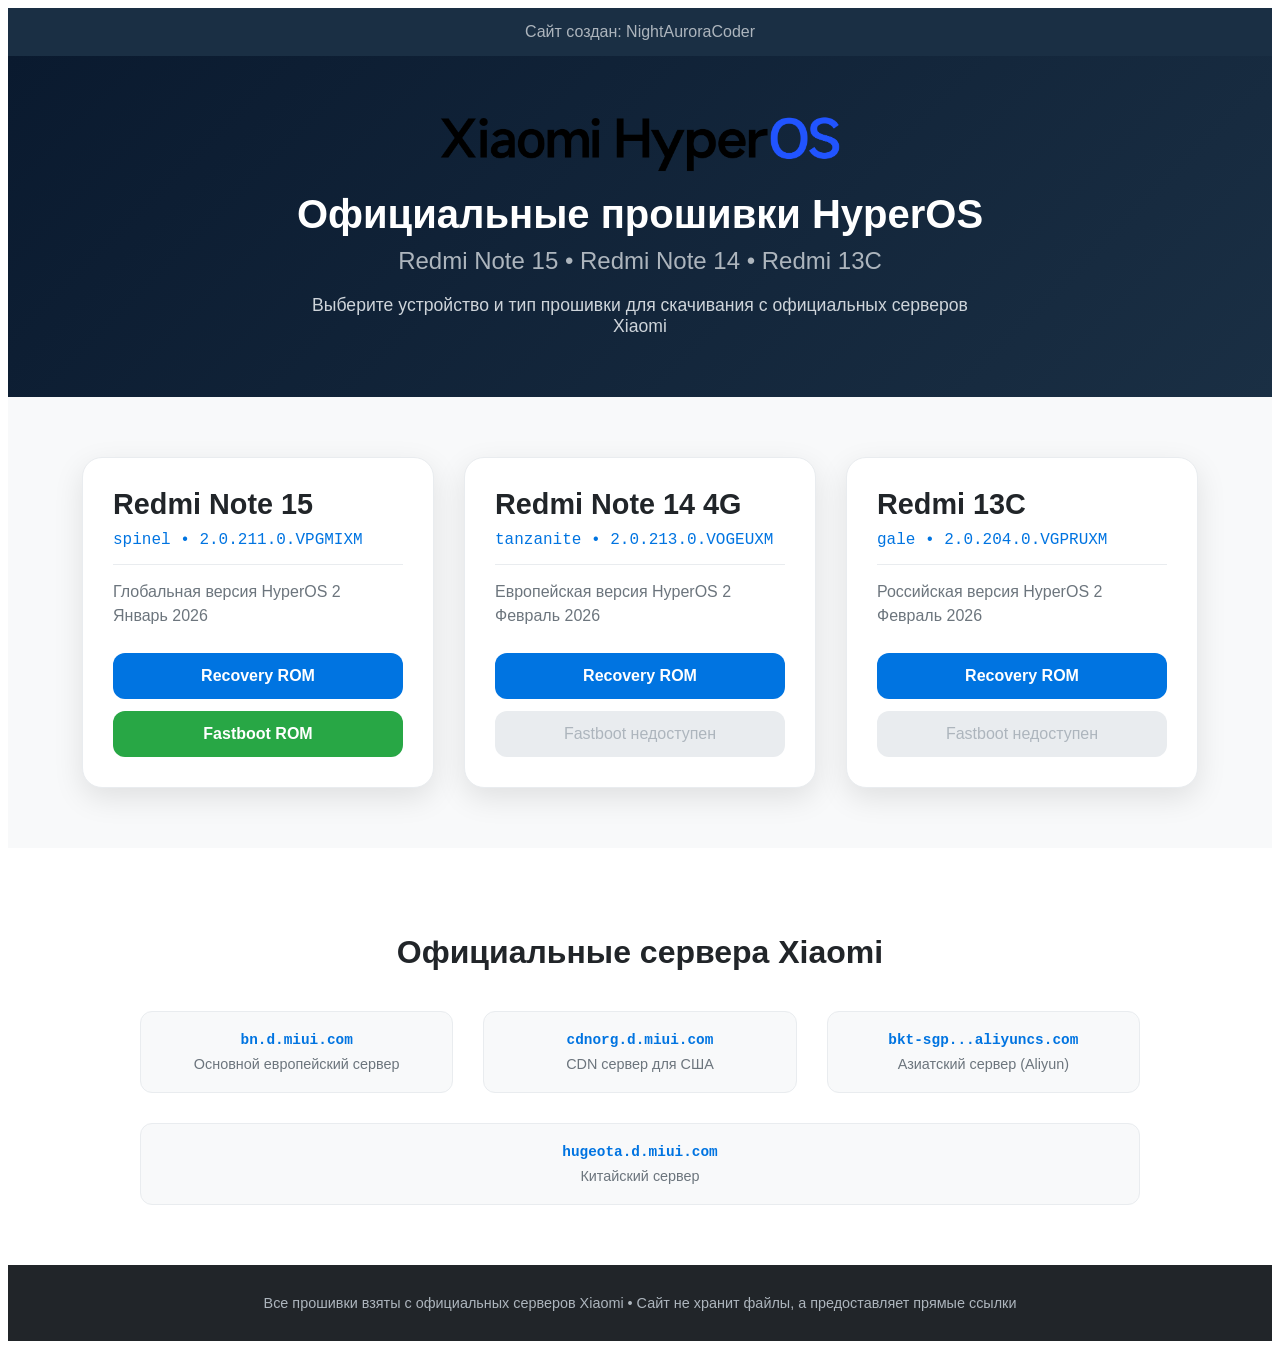
==== index.html @ 3b89de53 "Add files via upload" ====
<!DOCTYPE html>
<html style="font-size: 16px;" lang="ru">
<head>
    <meta name="viewport" content="width=device-width, initial-scale=1.0">
    <meta charset="utf-8">
    <meta name="keywords" content="Xiaomi, HyperOS, прошивки, Redmi Note 15, Redmi Note 14, Redmi 13C">
    <meta name="description" content="Скачать официальные прошивки HyperOS для Redmi Note 15, Redmi Note 14 и Redmi 13C. Recovery и Fastboot ROM.">
    <title>Xiaomi HyperOS Firmware | Главная</title>
    
    <!-- Подключаем CSS прямо в HTML, чтобы избежать проблем с путями -->
    <style>
        /* Общие стили */
        .u-section-home,
        .u-section-cards,
        .u-section-info {
          padding: 60px 0;
        }

        .u-sheet-1 {
          min-height: auto;
          position: relative;
          max-width: 1140px;
          margin: 0 auto;
          padding: 0 15px;
        }

        /* Главный баннер */
        .u-section-home {
          background: linear-gradient(135deg, #0a1a2f 0%, #1a2f44 100%);
          color: white;
          text-align: center;
        }

        .u-image-logo {
          width: 400px;
          height: auto;
          margin: 0 auto 20px;
          display: block;
        }

        .u-text-title {
          font-family: 'MiSans-Regular', sans-serif;
          font-size: 2.5rem;
          font-weight: 700;
          margin: 20px auto 10px;
          color: white;
        }

        .u-text-subtitle {
          font-family: 'MiSans-Regular', sans-serif;
          font-size: 1.5rem;
          margin: 10px auto;
          color: #adb5bd;
        }

        .u-text-description {
          font-family: 'MiSans-Regular', sans-serif;
          font-size: 1.1rem;
          max-width: 700px;
          margin: 20px auto 0;
          color: #ced4da;
        }

        /* Секция с карточками */
        .u-section-cards {
          background-color: #f8f9fa;
        }

        .u-section-cards .u-sheet-1 {
          display: flex;
          flex-wrap: wrap;
          justify-content: center;
          gap: 30px;
        }

        /* Карточка устройства */
        .u-card {
          width: 350px;
          background: white;
          border-radius: 20px;
          box-shadow: 0 10px 30px rgba(0,0,0,0.1);
          transition: all 0.3s ease;
          overflow: hidden;
          border: 1px solid #e9ecef;
        }

        .u-card:hover {
          transform: translateY(-10px);
          box-shadow: 0 20px 40px rgba(0,116,225,0.15);
          border-color: #0074e1;
        }

        .u-card-body {
          padding: 30px;
        }

        .u-card-title {
          font-family: 'MiSans-Regular', sans-serif;
          font-size: 1.8rem;
          font-weight: 700;
          margin: 0 0 10px;
          color: #212529;
        }

        .u-card-code {
          font-family: monospace;
          font-size: 1rem;
          color: #0074e1;
          margin: 0 0 15px;
          padding-bottom: 15px;
          border-bottom: 1px solid #e9ecef;
        }

        .u-card-desc {
          font-family: 'MiSans-Regular', sans-serif;
          font-size: 1rem;
          color: #6c757d;
          margin: 0 0 25px;
          line-height: 1.5;
        }

        .u-card-buttons {
          display: flex;
          flex-direction: column;
          gap: 12px;
        }

        /* Кнопки в карточках */
        .u-card-buttons .u-btn {
          --radius: 12px;
          font-size: 1rem;
          font-weight: 600;
          font-family: 'MiSans-Normal', sans-serif;
          background-image: none;
          border: none;
          padding: 14px 20px !important;
          width: 100%;
          text-align: center;
          transition: all 0.3s ease;
          display: block;
          box-sizing: border-box;
          text-decoration: none;
          margin: 0 !important;
          border-radius: 12px;
          cursor: pointer;
        }

        .u-btn-recovery {
          background-color: #0074e1 !important;
          color: #ffffff !important;
        }

        .u-btn-recovery:hover {
          background-color: #0062bc !important;
          transform: translateY(-2px);
          box-shadow: 0 5px 15px rgba(0,116,225,0.3);
        }

        .u-btn-fastboot {
          background-color: #28a745 !important;
          color: #ffffff !important;
        }

        .u-btn-fastboot:hover {
          background-color: #218838 !important;
          transform: translateY(-2px);
          box-shadow: 0 5px 15px rgba(40,167,69,0.3);
        }

        .u-btn-disabled {
          display: block;
          padding: 14px 20px;
          background-color: #e9ecef;
          color: #adb5bd;
          text-align: center;
          border-radius: 12px;
          font-family: 'MiSans-Normal', sans-serif;
          font-size: 1rem;
          cursor: not-allowed;
        }

        /* Секция с информацией о серверах */
        .u-section-info {
          background-color: white;
          text-align: center;
        }

        .u-section-info h2 {
          font-family: 'MiSans-Regular', sans-serif;
          font-size: 2rem;
          font-weight: 700;
          margin-bottom: 40px;
          color: #212529;
        }

        .u-info-grid {
          display: flex;
          flex-wrap: wrap;
          justify-content: center;
          gap: 30px;
          max-width: 1000px;
          margin: 0 auto;
        }

        .u-info-item {
          flex: 1 1 200px;
          padding: 20px;
          background: #f8f9fa;
          border-radius: 12px;
          border: 1px solid #e9ecef;
        }

        .u-info-domain {
          display: block;
          font-family: monospace;
          font-size: 0.9rem;
          font-weight: 600;
          color: #0074e1;
          margin-bottom: 8px;
          word-break: break-all;
        }

        .u-info-desc {
          display: block;
          font-family: 'MiSans-Regular', sans-serif;
          font-size: 0.9rem;
          color: #6c757d;
        }

        /* Футер */
        .u-footer {
          background-color: #212529 !important;
          color: white;
          padding: 30px 0;
        }

        .u-footer .u-text-1 {
          font-family: 'MiSans-Regular', sans-serif;
          font-size: 0.9rem;
          text-align: center;
          color: #adb5bd;
          margin: 0;
        }

        /* Хедер */
        .u-header {
          background-color: #1a2f44;
          padding: 15px 0;
        }

        .u-header .u-text-1 {
          font-family: 'MiSans-Regular', sans-serif;
          color: #adb5bd;
          margin: 0 auto;
          text-align: center;
        }

        /* Адаптация */
        @media (max-width: 767px) {
          .u-text-title { font-size: 2rem; }
          .u-text-subtitle { font-size: 1.2rem; }
          .u-image-logo { width: 300px; }
          .u-card { width: 100%; max-width: 400px; }
          .u-info-grid { flex-direction: column; gap: 15px; }
          .u-info-item { flex: 1 1 auto; }
          .u-section-home,
          .u-section-cards,
          .u-section-info { padding: 40px 0; }
        }

        @media (max-width: 575px) {
          .u-text-title { font-size: 1.5rem; }
          .u-text-subtitle { font-size: 1rem; }
          .u-image-logo { width: 250px; }
          .u-card-body { padding: 20px; }
        }

        /* page-custom-fonts */
        @font-face {
          font-family: 'MiSans-Regular';
          font-style: normal;
          font-weight: 400;
          src: url(fonts/MiSans-Regular.ttf);
        }
        @font-face {
          font-family: 'MiSans-Normal';
          font-style: normal;
          font-weight: 400;
          src: url(fonts/MiSans-Normal.ttf);
        }
    </style>
    
    <!-- Подключаем скрипты (они обычно работают нормально) -->
    <script class="u-script" type="text/javascript" src="jquery.js" defer=""></script>
    <script class="u-script" type="text/javascript" src="nicepage.js" defer=""></script>
    
    <meta name="generator" content="">
    <script type="application/ld+json">{
		"@context": "http://schema.org",
		"@type": "Organization",
		"name": "NightAuroraCoder"
}</script>
    <meta name="theme-color" content="#478ac9">
    <meta property="og:title" content="Xiaomi HyperOS Firmware">
    <meta property="og:type" content="website">
</head>
<body data-path-to-root="./" data-include-products="false" class="u-body u-clearfix u-xl-mode" data-lang="ru">
    <header class="u-clearfix u-header" id="header">
        <p class="u-text u-text-default u-text-1">Сайт создан: NightAuroraCoder</p>
    </header>
    
    <!-- Главный баннер -->
    <section class="u-clearfix u-section-home" id="home">
        <div class="u-clearfix u-sheet u-sheet-1">
            <img class="u-image u-image-contain u-image-default u-image-logo" src="images/Xiaomi_HyperOS_logo.svg.png" alt="HyperOS Logo" data-image-width="1280" data-image-height="179">
            <h1 class="u-custom-font u-text u-text-default u-text-title">Официальные прошивки HyperOS</h1>
            <p class="u-custom-font u-text u-text-subtitle">Redmi Note 15 • Redmi Note 14 • Redmi 13C</p>
            <p class="u-custom-font u-text u-text-description">Выберите устройство и тип прошивки для скачивания с официальных серверов Xiaomi</p>
        </div>
    </section>
    
    <!-- Карточки устройств -->
    <section class="u-clearfix u-section-cards" id="cards">
        <div class="u-clearfix u-sheet u-sheet-1">
            
            <!-- Redmi Note 15 -->
            <div class="u-card u-card-default u-card-1">
                <div class="u-card-body">
                    <h3 class="u-custom-font u-card-title">Redmi Note 15</h3>
                    <p class="u-custom-font u-card-code">spinel • 2.0.211.0.VPGMIXM</p>
                    <p class="u-custom-font u-card-desc">Глобальная версия HyperOS 2<br>Январь 2026</p>
                    <div class="u-card-buttons">
                        <a href="RedmiNote15-Recovery.html" class="u-btn u-btn-recovery">Recovery ROM</a>
                        <a href="RedmiNote15-Fastboot.html" class="u-btn u-btn-fastboot">Fastboot ROM</a>
                    </div>
                </div>
            </div>
            
            <!-- Redmi Note 14 -->
            <div class="u-card u-card-default u-card-2">
                <div class="u-card-body">
                    <h3 class="u-custom-font u-card-title">Redmi Note 14 4G</h3>
                    <p class="u-custom-font u-card-code">tanzanite • 2.0.213.0.VOGEUXM</p>
                    <p class="u-custom-font u-card-desc">Европейская версия HyperOS 2<br>Февраль 2026</p>
                    <div class="u-card-buttons">
                        <a href="RedmiNote14-Recovery.html" class="u-btn u-btn-recovery">Recovery ROM</a>
                        <span class="u-btn-disabled">Fastboot недоступен</span>
                    </div>
                </div>
            </div>
            
            <!-- Redmi 13C -->
            <div class="u-card u-card-default u-card-3">
                <div class="u-card-body">
                    <h3 class="u-custom-font u-card-title">Redmi 13C</h3>
                    <p class="u-custom-font u-card-code">gale • 2.0.204.0.VGPRUXM</p>
                    <p class="u-custom-font u-card-desc">Российская версия HyperOS 2<br>Февраль 2026</p>
                    <div class="u-card-buttons">
                        <a href="Redmi13C-Recovery.html" class="u-btn u-btn-recovery">Recovery ROM</a>
                        <span class="u-btn-disabled">Fastboot недоступен</span>
                    </div>
                </div>
            </div>
            
        </div>
    </section>
    
    <!-- Информация о серверах -->
    <section class="u-clearfix u-section-info" id="info">
        <div class="u-clearfix u-sheet u-sheet-1">
            <h2 class="u-custom-font u-text">Официальные сервера Xiaomi</h2>
            <div class="u-info-grid">
                <div class="u-info-item">
                    <span class="u-info-domain">bn.d.miui.com</span>
                    <span class="u-info-desc">Основной европейский сервер</span>
                </div>
                <div class="u-info-item">
                    <span class="u-info-domain">cdnorg.d.miui.com</span>
                    <span class="u-info-desc">CDN сервер для США</span>
                </div>
                <div class="u-info-item">
                    <span class="u-info-domain">bkt-sgp...aliyuncs.com</span>
                    <span class="u-info-desc">Азиатский сервер (Aliyun)</span>
                </div>
                <div class="u-info-item">
                    <span class="u-info-domain">hugeota.d.miui.com</span>
                    <span class="u-info-desc">Китайский сервер</span>
                </div>
            </div>
        </div>
    </section>
    
    <footer class="u-clearfix u-footer u-grey-80" id="footer">
        <div class="u-clearfix u-sheet u-sheet-1">
            <p class="u-text u-text-default u-text-1">Все прошивки взяты с официальных серверов Xiaomi • Сайт не хранит файлы, а предоставляет прямые ссылки</p>
        </div>
    </footer>
</body>
</html>
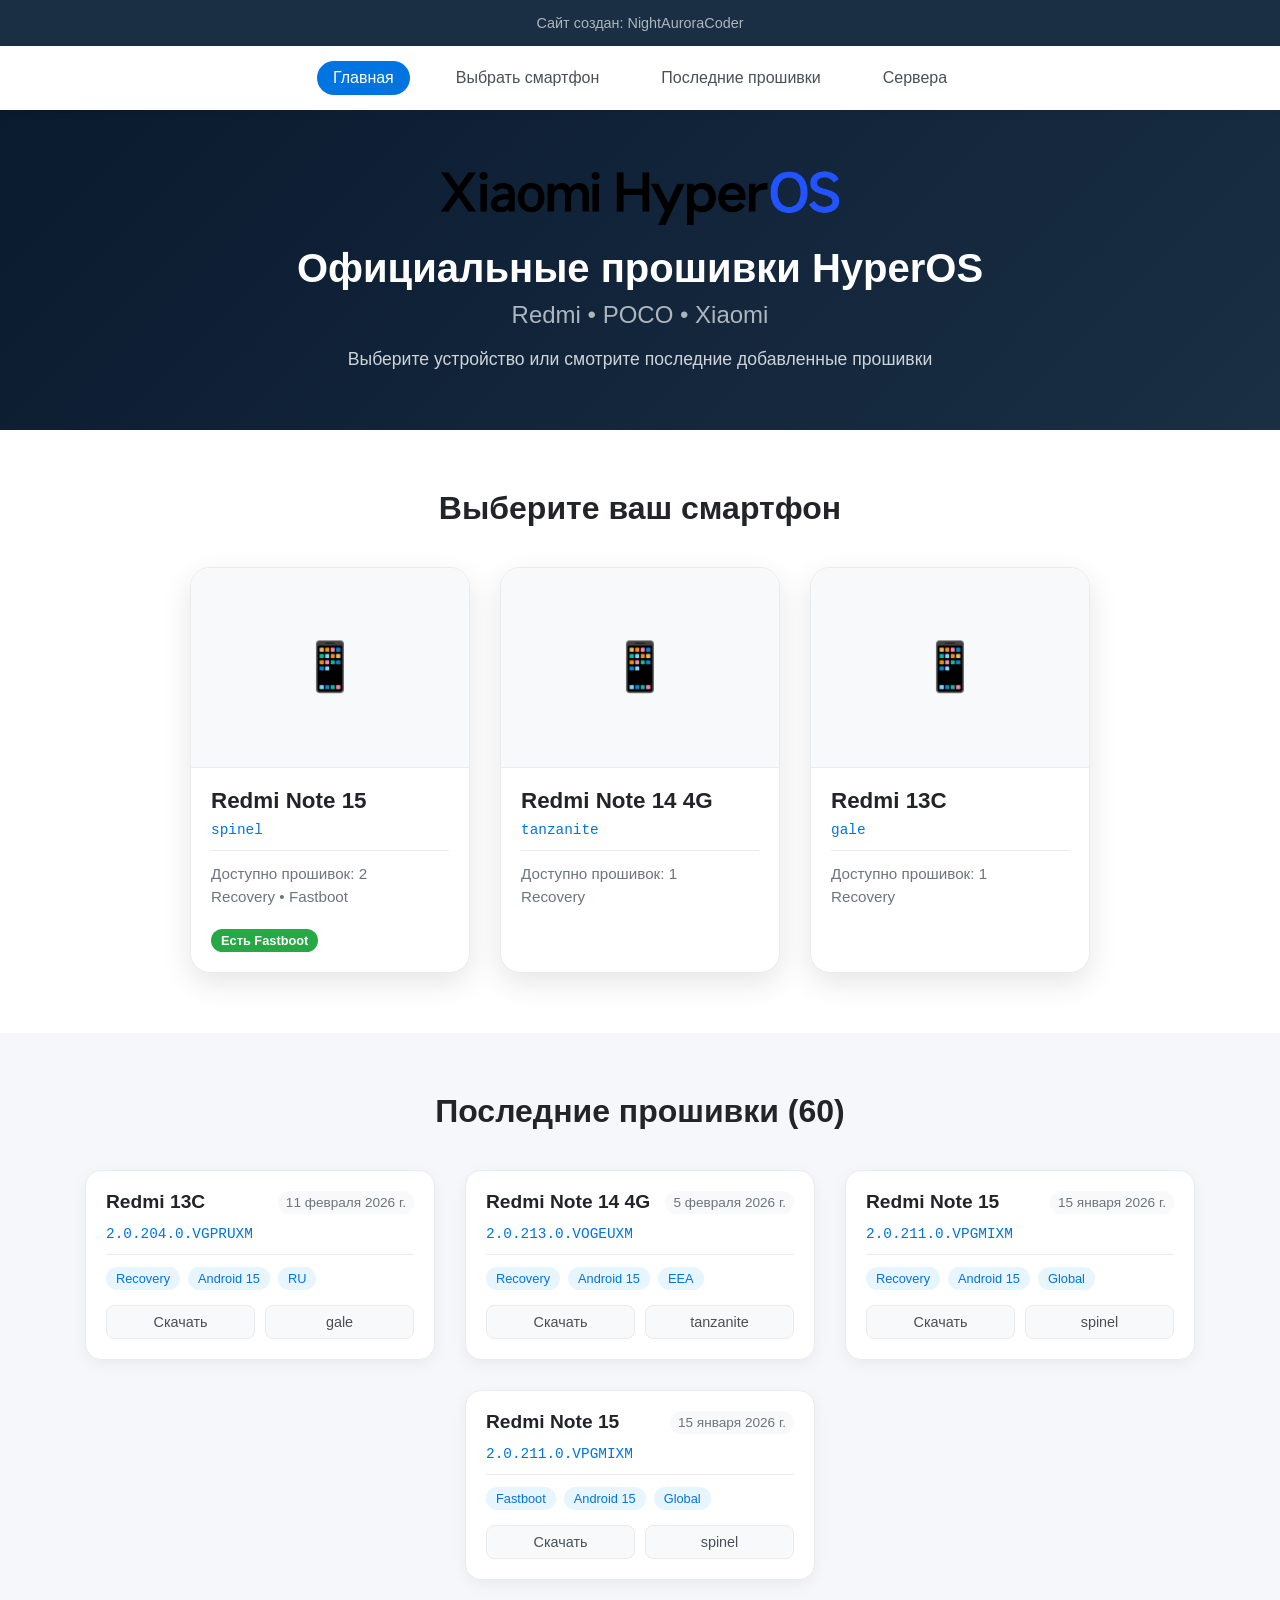
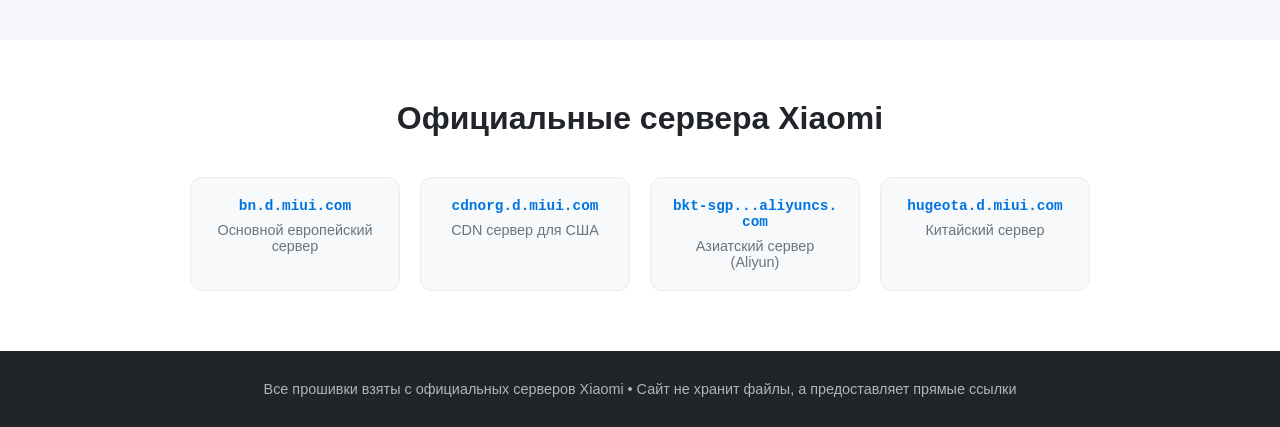
==== commit 82c68f38: "Add files via upload" ====
--- a/index.html
+++ b/index.html
@@ -4,293 +4,446 @@
     <meta name="viewport" content="width=device-width, initial-scale=1.0">
     <meta charset="utf-8">
     <meta name="keywords" content="Xiaomi, HyperOS, прошивки, Redmi Note 15, Redmi Note 14, Redmi 13C">
-    <meta name="description" content="Скачать официальные прошивки HyperOS для Redmi Note 15, Redmi Note 14 и Redmi 13C. Recovery и Fastboot ROM.">
+    <meta name="description" content="Скачать официальные прошивки HyperOS для смартфонов Xiaomi.">
     <title>Xiaomi HyperOS Firmware | Главная</title>
     
-    <!-- Подключаем CSS прямо в HTML, чтобы избежать проблем с путями -->
+    <!-- Подключаем CSS прямо в HTML -->
     <style>
         /* Общие стили */
-        .u-section-home,
-        .u-section-cards,
-        .u-section-info {
-          padding: 60px 0;
-        }
-
-        .u-sheet-1 {
-          min-height: auto;
-          position: relative;
-          max-width: 1140px;
-          margin: 0 auto;
-          padding: 0 15px;
-        }
-
+        * {
+            margin: 0;
+            padding: 0;
+            box-sizing: border-box;
+        }
+        
+        body {
+            font-family: 'MiSans-Regular', -apple-system, BlinkMacSystemFont, 'Segoe UI', Roboto, sans-serif;
+            background-color: #f5f7fa;
+        }
+        
+        .u-header {
+            background-color: #1a2f44;
+            color: white;
+            padding: 15px 0;
+            text-align: center;
+        }
+        
+        .u-header p {
+            color: #adb5bd;
+            font-size: 0.9rem;
+        }
+        
+        .u-sheet {
+            max-width: 1200px;
+            margin: 0 auto;
+            padding: 0 20px;
+        }
+        
+        /* Навигация по разделам */
+        .u-nav {
+            background-color: white;
+            box-shadow: 0 2px 10px rgba(0,0,0,0.05);
+            position: sticky;
+            top: 0;
+            z-index: 100;
+        }
+        
+        .u-nav .u-sheet {
+            display: flex;
+            justify-content: center;
+            gap: 30px;
+            padding: 15px 20px;
+        }
+        
+        .u-nav-link {
+            text-decoration: none;
+            color: #495057;
+            font-weight: 500;
+            padding: 8px 16px;
+            border-radius: 30px;
+            transition: all 0.3s;
+        }
+        
+        .u-nav-link:hover,
+        .u-nav-link.active {
+            background-color: #0074e1;
+            color: white;
+        }
+        
         /* Главный баннер */
         .u-section-home {
-          background: linear-gradient(135deg, #0a1a2f 0%, #1a2f44 100%);
-          color: white;
-          text-align: center;
+            background: linear-gradient(135deg, #0a1a2f 0%, #1a2f44 100%);
+            color: white;
+            text-align: center;
+            padding: 60px 0;
         }
 
         .u-image-logo {
-          width: 400px;
-          height: auto;
-          margin: 0 auto 20px;
-          display: block;
+            width: 400px;
+            height: auto;
+            margin: 0 auto 20px;
+            display: block;
         }
 
         .u-text-title {
-          font-family: 'MiSans-Regular', sans-serif;
-          font-size: 2.5rem;
-          font-weight: 700;
-          margin: 20px auto 10px;
-          color: white;
+            font-size: 2.5rem;
+            font-weight: 700;
+            margin: 20px auto 10px;
+            color: white;
         }
 
         .u-text-subtitle {
-          font-family: 'MiSans-Regular', sans-serif;
-          font-size: 1.5rem;
-          margin: 10px auto;
-          color: #adb5bd;
+            font-size: 1.5rem;
+            margin: 10px auto;
+            color: #adb5bd;
         }
 
         .u-text-description {
-          font-family: 'MiSans-Regular', sans-serif;
-          font-size: 1.1rem;
-          max-width: 700px;
-          margin: 20px auto 0;
-          color: #ced4da;
-        }
-
-        /* Секция с карточками */
-        .u-section-cards {
-          background-color: #f8f9fa;
-        }
-
-        .u-section-cards .u-sheet-1 {
-          display: flex;
-          flex-wrap: wrap;
-          justify-content: center;
-          gap: 30px;
-        }
-
-        /* Карточка устройства */
-        .u-card {
-          width: 350px;
-          background: white;
-          border-radius: 20px;
-          box-shadow: 0 10px 30px rgba(0,0,0,0.1);
-          transition: all 0.3s ease;
-          overflow: hidden;
-          border: 1px solid #e9ecef;
-        }
-
-        .u-card:hover {
-          transform: translateY(-10px);
-          box-shadow: 0 20px 40px rgba(0,116,225,0.15);
-          border-color: #0074e1;
+            font-size: 1.1rem;
+            max-width: 700px;
+            margin: 20px auto 0;
+            color: #ced4da;
+        }
+
+        /* Разделы */
+        .u-section {
+            padding: 60px 0;
+        }
+        
+        .u-section:nth-child(even) {
+            background-color: white;
+        }
+        
+        .u-section h2 {
+            font-size: 2rem;
+            font-weight: 700;
+            margin-bottom: 40px;
+            text-align: center;
+            color: #212529;
+        }
+
+        /* Сетка карточек */
+        .u-grid {
+            display: flex;
+            flex-wrap: wrap;
+            justify-content: center;
+            gap: 30px;
+        }
+
+        /* Карточка смартфона (для раздела выбора) */
+        .u-card-phone {
+            width: 280px;
+            background: white;
+            border-radius: 20px;
+            box-shadow: 0 10px 30px rgba(0,0,0,0.1);
+            transition: all 0.3s ease;
+            overflow: hidden;
+            border: 1px solid #e9ecef;
+            text-decoration: none;
+            color: inherit;
+            display: block;
+        }
+
+        .u-card-phone:hover {
+            transform: translateY(-10px);
+            box-shadow: 0 20px 40px rgba(0,116,225,0.15);
+            border-color: #0074e1;
+        }
+
+        .u-card-image {
+            width: 100%;
+            height: 200px;
+            background-color: #f8f9fa;
+            display: flex;
+            align-items: center;
+            justify-content: center;
+            font-size: 3rem;
+            color: #adb5bd;
+            border-bottom: 1px solid #e9ecef;
+        }
+        
+        .u-card-image img {
+            max-width: 100%;
+            max-height: 100%;
+            object-fit: contain;
         }
 
         .u-card-body {
-          padding: 30px;
+            padding: 20px;
         }
 
         .u-card-title {
-          font-family: 'MiSans-Regular', sans-serif;
-          font-size: 1.8rem;
-          font-weight: 700;
-          margin: 0 0 10px;
-          color: #212529;
+            font-size: 1.4rem;
+            font-weight: 700;
+            margin: 0 0 8px;
+            color: #212529;
         }
 
         .u-card-code {
-          font-family: monospace;
-          font-size: 1rem;
-          color: #0074e1;
-          margin: 0 0 15px;
-          padding-bottom: 15px;
-          border-bottom: 1px solid #e9ecef;
+            font-family: monospace;
+            font-size: 0.9rem;
+            color: #0074e1;
+            margin: 0 0 12px;
+            padding-bottom: 12px;
+            border-bottom: 1px solid #e9ecef;
         }
 
         .u-card-desc {
-          font-family: 'MiSans-Regular', sans-serif;
-          font-size: 1rem;
-          color: #6c757d;
-          margin: 0 0 25px;
-          line-height: 1.5;
-        }
-
-        .u-card-buttons {
-          display: flex;
-          flex-direction: column;
-          gap: 12px;
-        }
-
-        /* Кнопки в карточках */
-        .u-card-buttons .u-btn {
-          --radius: 12px;
-          font-size: 1rem;
-          font-weight: 600;
-          font-family: 'MiSans-Normal', sans-serif;
-          background-image: none;
-          border: none;
-          padding: 14px 20px !important;
-          width: 100%;
-          text-align: center;
-          transition: all 0.3s ease;
-          display: block;
-          box-sizing: border-box;
-          text-decoration: none;
-          margin: 0 !important;
-          border-radius: 12px;
-          cursor: pointer;
+            font-size: 0.95rem;
+            color: #6c757d;
+            margin: 0 0 15px;
+            line-height: 1.5;
+        }
+
+        .u-card-badge {
+            display: inline-block;
+            background-color: #28a745;
+            color: white;
+            font-size: 0.8rem;
+            font-weight: 600;
+            padding: 4px 10px;
+            border-radius: 30px;
+            margin-top: 5px;
+        }
+
+        /* Карточка прошивки (для списка) */
+        .u-card-firmware {
+            width: 350px;
+            background: white;
+            border-radius: 16px;
+            box-shadow: 0 5px 15px rgba(0,0,0,0.05);
+            transition: all 0.3s ease;
+            border: 1px solid #e9ecef;
+        }
+
+        .u-card-firmware:hover {
+            box-shadow: 0 10px 25px rgba(0,116,225,0.1);
+            border-color: #0074e1;
+        }
+
+        .u-card-firmware .u-card-body {
+            padding: 20px;
+        }
+
+        .u-firmware-header {
+            display: flex;
+            justify-content: space-between;
+            align-items: center;
+            margin-bottom: 12px;
+        }
+
+        .u-firmware-model {
+            font-size: 1.2rem;
+            font-weight: 700;
+            color: #212529;
+        }
+
+        .u-firmware-date {
+            font-size: 0.85rem;
+            color: #6c757d;
+            background: #f8f9fa;
+            padding: 4px 8px;
+            border-radius: 20px;
+        }
+
+        .u-firmware-version {
+            font-family: monospace;
+            font-size: 0.9rem;
+            color: #0074e1;
+            margin-bottom: 12px;
+            padding-bottom: 12px;
+            border-bottom: 1px solid #e9ecef;
+        }
+
+        .u-firmware-type {
+            display: flex;
+            gap: 8px;
+            margin-bottom: 15px;
+        }
+
+        .u-type-badge {
+            background-color: #e7f5ff;
+            color: #0074e1;
+            font-size: 0.8rem;
+            padding: 4px 10px;
+            border-radius: 20px;
+        }
+
+        .u-firmware-buttons {
+            display: flex;
+            gap: 10px;
+        }
+
+        .u-btn-small {
+            flex: 1;
+            background-color: #f8f9fa;
+            color: #495057;
+            text-decoration: none;
+            padding: 8px 0;
+            text-align: center;
+            border-radius: 8px;
+            font-size: 0.9rem;
+            transition: all 0.3s;
+            border: 1px solid #e9ecef;
+        }
+
+        .u-btn-small:hover {
+            background-color: #0074e1;
+            color: white;
+            border-color: #0074e1;
+        }
+
+        /* Кнопки */
+        .u-btn {
+            --radius: 12px;
+            font-size: 1rem;
+            font-weight: 600;
+            background-image: none;
+            border: none;
+            padding: 14px 20px;
+            border-radius: 12px;
+            text-decoration: none;
+            display: inline-block;
+            transition: all 0.3s ease;
+            cursor: pointer;
         }
 
         .u-btn-recovery {
-          background-color: #0074e1 !important;
-          color: #ffffff !important;
+            background-color: #0074e1;
+            color: white;
         }
 
         .u-btn-recovery:hover {
-          background-color: #0062bc !important;
-          transform: translateY(-2px);
-          box-shadow: 0 5px 15px rgba(0,116,225,0.3);
+            background-color: #0062bc;
+            transform: translateY(-2px);
+            box-shadow: 0 5px 15px rgba(0,116,225,0.3);
         }
 
         .u-btn-fastboot {
-          background-color: #28a745 !important;
-          color: #ffffff !important;
+            background-color: #28a745;
+            color: white;
         }
 
         .u-btn-fastboot:hover {
-          background-color: #218838 !important;
-          transform: translateY(-2px);
-          box-shadow: 0 5px 15px rgba(40,167,69,0.3);
+            background-color: #218838;
+            transform: translateY(-2px);
+            box-shadow: 0 5px 15px rgba(40,167,69,0.3);
         }
 
         .u-btn-disabled {
-          display: block;
-          padding: 14px 20px;
-          background-color: #e9ecef;
-          color: #adb5bd;
-          text-align: center;
-          border-radius: 12px;
-          font-family: 'MiSans-Normal', sans-serif;
-          font-size: 1rem;
-          cursor: not-allowed;
+            background-color: #e9ecef;
+            color: #adb5bd;
+            cursor: not-allowed;
+            pointer-events: none;
         }
 
         /* Секция с информацией о серверах */
-        .u-section-info {
-          background-color: white;
-          text-align: center;
-        }
-
-        .u-section-info h2 {
-          font-family: 'MiSans-Regular', sans-serif;
-          font-size: 2rem;
-          font-weight: 700;
-          margin-bottom: 40px;
-          color: #212529;
-        }
-
         .u-info-grid {
-          display: flex;
-          flex-wrap: wrap;
-          justify-content: center;
-          gap: 30px;
-          max-width: 1000px;
-          margin: 0 auto;
+            display: flex;
+            flex-wrap: wrap;
+            justify-content: center;
+            gap: 20px;
+            max-width: 900px;
+            margin: 0 auto;
         }
 
         .u-info-item {
-          flex: 1 1 200px;
-          padding: 20px;
-          background: #f8f9fa;
-          border-radius: 12px;
-          border: 1px solid #e9ecef;
+            flex: 1 1 200px;
+            padding: 20px;
+            background: #f8f9fa;
+            border-radius: 12px;
+            border: 1px solid #e9ecef;
+            text-align: center;
         }
 
         .u-info-domain {
-          display: block;
-          font-family: monospace;
-          font-size: 0.9rem;
-          font-weight: 600;
-          color: #0074e1;
-          margin-bottom: 8px;
-          word-break: break-all;
+            display: block;
+            font-family: monospace;
+            font-size: 0.9rem;
+            font-weight: 600;
+            color: #0074e1;
+            margin-bottom: 8px;
+            word-break: break-all;
         }
 
         .u-info-desc {
-          display: block;
-          font-family: 'MiSans-Regular', sans-serif;
-          font-size: 0.9rem;
-          color: #6c757d;
+            display: block;
+            font-size: 0.9rem;
+            color: #6c757d;
         }
 
         /* Футер */
         .u-footer {
-          background-color: #212529 !important;
-          color: white;
-          padding: 30px 0;
+            background-color: #212529;
+            color: white;
+            padding: 30px 0;
         }
 
         .u-footer .u-text-1 {
-          font-family: 'MiSans-Regular', sans-serif;
-          font-size: 0.9rem;
-          text-align: center;
-          color: #adb5bd;
-          margin: 0;
-        }
-
-        /* Хедер */
-        .u-header {
-          background-color: #1a2f44;
-          padding: 15px 0;
-        }
-
-        .u-header .u-text-1 {
-          font-family: 'MiSans-Regular', sans-serif;
-          color: #adb5bd;
-          margin: 0 auto;
-          text-align: center;
+            font-size: 0.9rem;
+            text-align: center;
+            color: #adb5bd;
         }
 
         /* Адаптация */
         @media (max-width: 767px) {
-          .u-text-title { font-size: 2rem; }
-          .u-text-subtitle { font-size: 1.2rem; }
-          .u-image-logo { width: 300px; }
-          .u-card { width: 100%; max-width: 400px; }
-          .u-info-grid { flex-direction: column; gap: 15px; }
-          .u-info-item { flex: 1 1 auto; }
-          .u-section-home,
-          .u-section-cards,
-          .u-section-info { padding: 40px 0; }
+            .u-text-title { font-size: 2rem; }
+            .u-text-subtitle { font-size: 1.2rem; }
+            .u-image-logo { width: 300px; }
+            .u-nav .u-sheet { flex-wrap: wrap; gap: 10px; }
+            .u-card-phone { width: 100%; max-width: 350px; }
+            .u-card-firmware { width: 100%; max-width: 400px; }
         }
 
         @media (max-width: 575px) {
-          .u-text-title { font-size: 1.5rem; }
-          .u-text-subtitle { font-size: 1rem; }
-          .u-image-logo { width: 250px; }
-          .u-card-body { padding: 20px; }
-        }
-
-        /* page-custom-fonts */
+            .u-text-title { font-size: 1.5rem; }
+            .u-text-subtitle { font-size: 1rem; }
+            .u-image-logo { width: 250px; }
+        }
+
         @font-face {
-          font-family: 'MiSans-Regular';
-          font-style: normal;
-          font-weight: 400;
-          src: url(fonts/MiSans-Regular.ttf);
+            font-family: 'MiSans-Regular';
+            font-style: normal;
+            font-weight: 400;
+            src: url(fonts/MiSans-Regular.ttf);
         }
         @font-face {
-          font-family: 'MiSans-Normal';
-          font-style: normal;
-          font-weight: 400;
-          src: url(fonts/MiSans-Normal.ttf);
+            font-family: 'MiSans-Normal';
+            font-style: normal;
+            font-weight: 400;
+            src: url(fonts/MiSans-Normal.ttf);
+        }
+        
+        /* Стили для страницы "Прошивка удалена" */
+        .u-error-page {
+            text-align: center;
+            padding: 100px 20px;
+        }
+        
+        .u-error-code {
+            font-size: 4rem;
+            font-weight: 700;
+            color: #dc3545;
+            margin-bottom: 20px;
+        }
+        
+        .u-error-message {
+            font-size: 1.5rem;
+            color: #6c757d;
+            margin-bottom: 30px;
+        }
+        
+        .u-error-link {
+            display: inline-block;
+            padding: 12px 30px;
+            background-color: #0074e1;
+            color: white;
+            text-decoration: none;
+            border-radius: 30px;
+            font-weight: 600;
         }
     </style>
     
-    <!-- Подключаем скрипты (они обычно работают нормально) -->
     <script class="u-script" type="text/javascript" src="jquery.js" defer=""></script>
     <script class="u-script" type="text/javascript" src="nicepage.js" defer=""></script>
     
@@ -304,71 +457,55 @@
     <meta property="og:title" content="Xiaomi HyperOS Firmware">
     <meta property="og:type" content="website">
 </head>
-<body data-path-to-root="./" data-include-products="false" class="u-body u-clearfix u-xl-mode" data-lang="ru">
-    <header class="u-clearfix u-header" id="header">
-        <p class="u-text u-text-default u-text-1">Сайт создан: NightAuroraCoder</p>
+<body>
+    <header class="u-header" id="header">
+        <p>Сайт создан: NightAuroraCoder</p>
     </header>
     
+    <!-- Навигация -->
+    <nav class="u-nav">
+        <div class="u-sheet">
+            <a href="#home" class="u-nav-link active">Главная</a>
+            <a href="#phones" class="u-nav-link">Выбрать смартфон</a>
+            <a href="#latest" class="u-nav-link">Последние прошивки</a>
+            <a href="#servers" class="u-nav-link">Сервера</a>
+        </div>
+    </nav>
+    
     <!-- Главный баннер -->
-    <section class="u-clearfix u-section-home" id="home">
-        <div class="u-clearfix u-sheet u-sheet-1">
-            <img class="u-image u-image-contain u-image-default u-image-logo" src="images/Xiaomi_HyperOS_logo.svg.png" alt="HyperOS Logo" data-image-width="1280" data-image-height="179">
-            <h1 class="u-custom-font u-text u-text-default u-text-title">Официальные прошивки HyperOS</h1>
-            <p class="u-custom-font u-text u-text-subtitle">Redmi Note 15 • Redmi Note 14 • Redmi 13C</p>
-            <p class="u-custom-font u-text u-text-description">Выберите устройство и тип прошивки для скачивания с официальных серверов Xiaomi</p>
+    <section class="u-section-home" id="home">
+        <div class="u-sheet">
+            <img class="u-image-logo" src="images/Xiaomi_HyperOS_logo.svg.png" alt="HyperOS Logo">
+            <h1 class="u-text-title">Официальные прошивки HyperOS</h1>
+            <p class="u-text-subtitle">Redmi • POCO • Xiaomi</p>
+            <p class="u-text-description">Выберите устройство или смотрите последние добавленные прошивки</p>
         </div>
     </section>
     
-    <!-- Карточки устройств -->
-    <section class="u-clearfix u-section-cards" id="cards">
-        <div class="u-clearfix u-sheet u-sheet-1">
-            
-            <!-- Redmi Note 15 -->
-            <div class="u-card u-card-default u-card-1">
-                <div class="u-card-body">
-                    <h3 class="u-custom-font u-card-title">Redmi Note 15</h3>
-                    <p class="u-custom-font u-card-code">spinel • 2.0.211.0.VPGMIXM</p>
-                    <p class="u-custom-font u-card-desc">Глобальная версия HyperOS 2<br>Январь 2026</p>
-                    <div class="u-card-buttons">
-                        <a href="RedmiNote15-Recovery.html" class="u-btn u-btn-recovery">Recovery ROM</a>
-                        <a href="RedmiNote15-Fastboot.html" class="u-btn u-btn-fastboot">Fastboot ROM</a>
-                    </div>
-                </div>
+    <!-- Раздел выбора смартфона (с картинками) -->
+    <section class="u-section" id="phones">
+        <div class="u-sheet">
+            <h2>Выберите ваш смартфон</h2>
+            <div class="u-grid" id="phone-grid">
+                <!-- Карточки будут добавлены автоматически через JavaScript -->
             </div>
-            
-            <!-- Redmi Note 14 -->
-            <div class="u-card u-card-default u-card-2">
-                <div class="u-card-body">
-                    <h3 class="u-custom-font u-card-title">Redmi Note 14 4G</h3>
-                    <p class="u-custom-font u-card-code">tanzanite • 2.0.213.0.VOGEUXM</p>
-                    <p class="u-custom-font u-card-desc">Европейская версия HyperOS 2<br>Февраль 2026</p>
-                    <div class="u-card-buttons">
-                        <a href="RedmiNote14-Recovery.html" class="u-btn u-btn-recovery">Recovery ROM</a>
-                        <span class="u-btn-disabled">Fastboot недоступен</span>
-                    </div>
-                </div>
-            </div>
-            
-            <!-- Redmi 13C -->
-            <div class="u-card u-card-default u-card-3">
-                <div class="u-card-body">
-                    <h3 class="u-custom-font u-card-title">Redmi 13C</h3>
-                    <p class="u-custom-font u-card-code">gale • 2.0.204.0.VGPRUXM</p>
-                    <p class="u-custom-font u-card-desc">Российская версия HyperOS 2<br>Февраль 2026</p>
-                    <div class="u-card-buttons">
-                        <a href="Redmi13C-Recovery.html" class="u-btn u-btn-recovery">Recovery ROM</a>
-                        <span class="u-btn-disabled">Fastboot недоступен</span>
-                    </div>
-                </div>
-            </div>
-            
         </div>
     </section>
     
+    <!-- Раздел последних прошивок (максимум 60) -->
+    <section class="u-section" id="latest">
+        <div class="u-sheet">
+            <h2>Последние прошивки (60)</h2>
+            <div class="u-grid" id="firmware-grid">
+                <!-- Прошивки будут добавлены автоматически через JavaScript -->
+            </div>
+        </div>
+    </section>
+    
     <!-- Информация о серверах -->
-    <section class="u-clearfix u-section-info" id="info">
-        <div class="u-clearfix u-sheet u-sheet-1">
-            <h2 class="u-custom-font u-text">Официальные сервера Xiaomi</h2>
+    <section class="u-section" id="servers">
+        <div class="u-sheet">
+            <h2>Официальные сервера Xiaomi</h2>
             <div class="u-info-grid">
                 <div class="u-info-item">
                     <span class="u-info-domain">bn.d.miui.com</span>
@@ -390,10 +527,153 @@
         </div>
     </section>
     
-    <footer class="u-clearfix u-footer u-grey-80" id="footer">
-        <div class="u-clearfix u-sheet u-sheet-1">
-            <p class="u-text u-text-default u-text-1">Все прошивки взяты с официальных серверов Xiaomi • Сайт не хранит файлы, а предоставляет прямые ссылки</p>
+    <footer class="u-footer">
+        <div class="u-sheet">
+            <p class="u-text-1">Все прошивки взяты с официальных серверов Xiaomi • Сайт не хранит файлы, а предоставляет прямые ссылки</p>
         </div>
     </footer>
+
+    <!-- JavaScript для динамической загрузки данных -->
+    <script>
+        // База данных прошивок (при добавлении новой - просто вставьте сюда)
+        const firmwareDatabase = [
+            // Redmi Note 15
+            {
+                id: 'rn15-recovery',
+                model: 'Redmi Note 15',
+                modelCode: 'spinel',
+                version: '2.0.211.0.VPGMIXM',
+                date: '2026-01-15',
+                type: 'Recovery',
+                region: 'Global',
+                android: '15',
+                page: 'RedmiNote15-Recovery.html',
+                image: '📱'
+            },
+            {
+                id: 'rn15-fastboot',
+                model: 'Redmi Note 15',
+                modelCode: 'spinel',
+                version: '2.0.211.0.VPGMIXM',
+                date: '2026-01-15',
+                type: 'Fastboot',
+                region: 'Global',
+                android: '15',
+                page: 'RedmiNote15-Fastboot.html',
+                image: '📱'
+            },
+            
+            // Redmi Note 14
+            {
+                id: 'rn14-recovery',
+                model: 'Redmi Note 14 4G',
+                modelCode: 'tanzanite',
+                version: '2.0.213.0.VOGEUXM',
+                date: '2026-02-05',
+                type: 'Recovery',
+                region: 'EEA',
+                android: '15',
+                page: 'RedmiNote14-Recovery.html',
+                image: '📱'
+            },
+            
+            // Redmi 13C
+            {
+                id: 'r13c-recovery',
+                model: 'Redmi 13C',
+                modelCode: 'gale',
+                version: '2.0.204.0.VGPRUXM',
+                date: '2026-02-11',
+                type: 'Recovery',
+                region: 'RU',
+                android: '15',
+                page: 'Redmi13C-Recovery.html',
+                image: '📱'
+            }
+        ];
+        
+        // Список смартфонов (уникальные модели)
+        const phoneList = [];
+        const phoneMap = new Map();
+        
+        firmwareDatabase.forEach(fw => {
+            if (!phoneMap.has(fw.model)) {
+                phoneMap.set(fw.model, {
+                    model: fw.model,
+                    modelCode: fw.modelCode,
+                    image: fw.image,
+                    versions: []
+                });
+            }
+            phoneMap.get(fw.model).versions.push({
+                version: fw.version,
+                type: fw.type,
+                page: fw.page
+            });
+        });
+        
+        // Сортируем прошивки по дате (новые сверху)
+        firmwareDatabase.sort((a, b) => new Date(b.date) - new Date(a.date));
+        
+        // Ограничиваем до 60 последних
+        const latestFirmware = firmwareDatabase.slice(0, 60);
+        
+        // Функция для форматирования даты
+        function formatDate(dateStr) {
+            const d = new Date(dateStr);
+            return d.toLocaleDateString('ru-RU', { year: 'numeric', month: 'long', day: 'numeric' });
+        }
+        
+        // Заполняем карточки смартфонов
+        const phoneGrid = document.getElementById('phone-grid');
+        phoneMap.forEach(phone => {
+            const hasFastboot = phone.versions.some(v => v.type === 'Fastboot');
+            const recoveryPage = phone.versions.find(v => v.type === 'Recovery')?.page || '#';
+            const fastbootPage = phone.versions.find(v => v.type === 'Fastboot')?.page || '#';
+            
+            const card = document.createElement('a');
+            card.href = recoveryPage;
+            card.className = 'u-card-phone';
+            card.innerHTML = `
+                <div class="u-card-image">${phone.image}</div>
+                <div class="u-card-body">
+                    <h3 class="u-card-title">${phone.model}</h3>
+                    <p class="u-card-code">${phone.modelCode}</p>
+                    <p class="u-card-desc">
+                        Доступно прошивок: ${phone.versions.length}<br>
+                        ${phone.versions.map(v => v.type).join(' • ')}
+                    </p>
+                    ${hasFastboot ? '<span class="u-card-badge">Есть Fastboot</span>' : ''}
+                </div>
+            `;
+            phoneGrid.appendChild(card);
+        });
+        
+        // Заполняем карточки последних прошивок
+        const firmwareGrid = document.getElementById('firmware-grid');
+        latestFirmware.forEach(fw => {
+            const card = document.createElement('div');
+            card.className = 'u-card-firmware';
+            card.innerHTML = `
+                <div class="u-card-body">
+                    <div class="u-firmware-header">
+                        <span class="u-firmware-model">${fw.model}</span>
+                        <span class="u-firmware-date">${formatDate(fw.date)}</span>
+                    </div>
+                    <div class="u-firmware-version">${fw.version}</div>
+                    <div class="u-firmware-type">
+                        <span class="u-type-badge">${fw.type}</span>
+                        <span class="u-type-badge">Android ${fw.android}</span>
+                        <span class="u-type-badge">${fw.region}</span>
+                    </div>
+                    <div class="u-firmware-buttons">
+                        <a href="${fw.page}" class="u-btn-small">Скачать</a>
+                        <span class="u-btn-small">${fw.modelCode}</span>
+                    </div>
+                </div>
+            `;
+            firmwareGrid.appendChild(card);
+        });
+    </script>
 </body>
 </html>
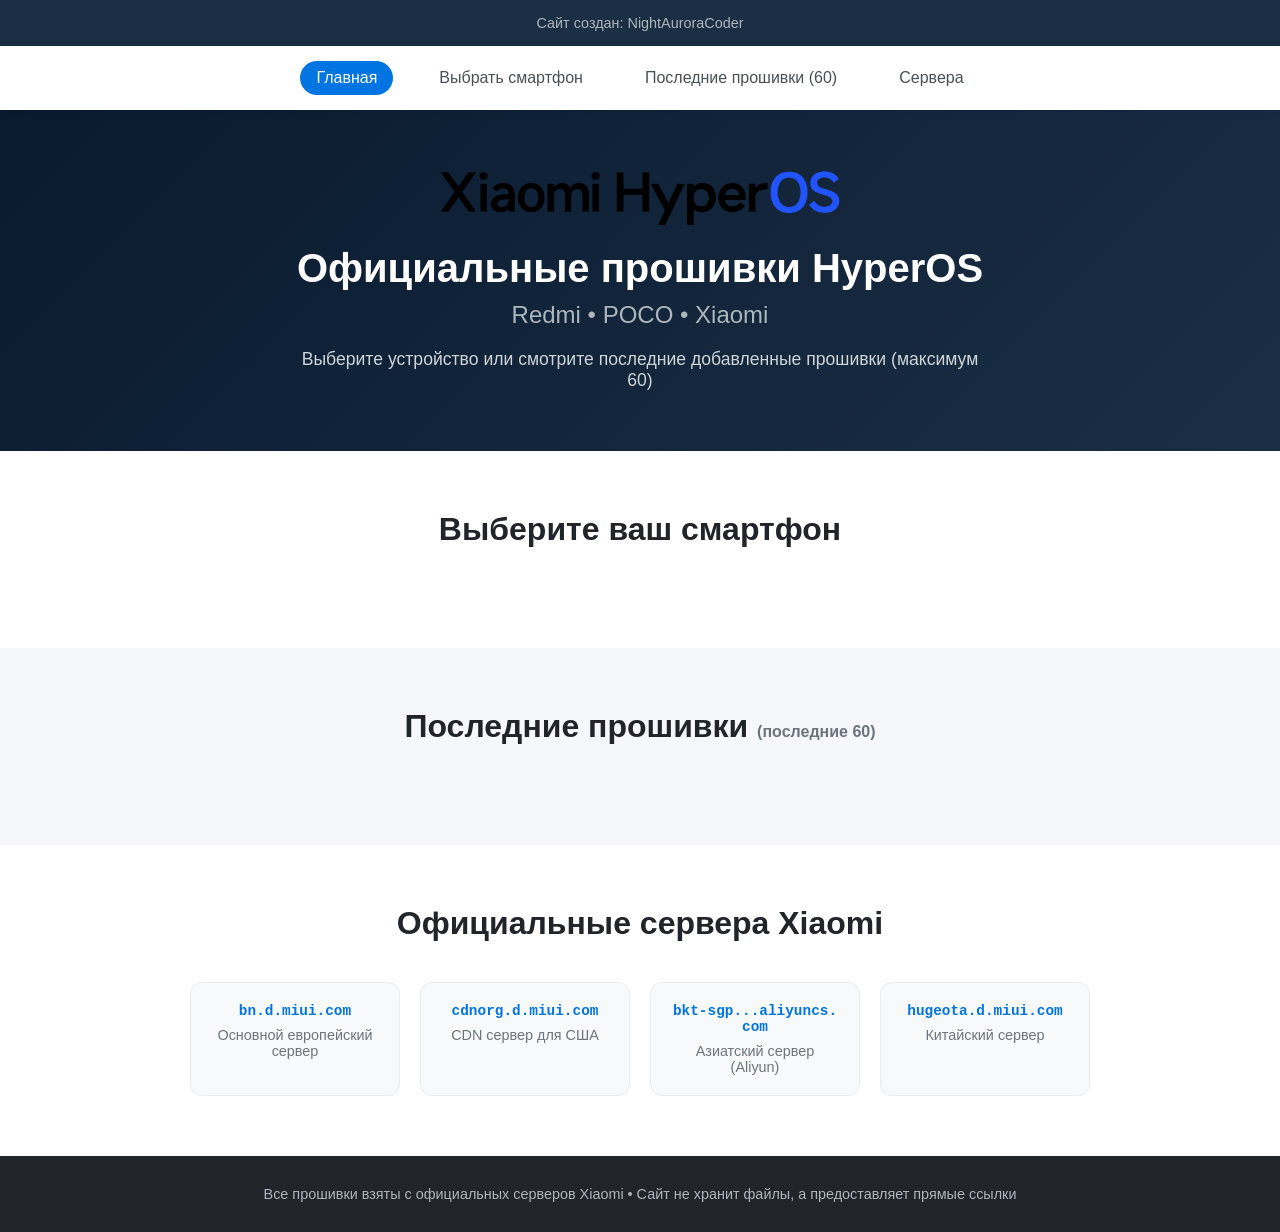
==== commit 173e3804: "Add files via upload" ====
--- a/index.html
+++ b/index.html
@@ -4,12 +4,11 @@
     <meta name="viewport" content="width=device-width, initial-scale=1.0">
     <meta charset="utf-8">
     <meta name="keywords" content="Xiaomi, HyperOS, прошивки, Redmi Note 15, Redmi Note 14, Redmi 13C">
-    <meta name="description" content="Скачать официальные прошивки HyperOS для смартфонов Xiaomi.">
+    <meta name="description" content="Скачать официальные прошивки HyperOS для смартфонов Xiaomi. Последние 60 прошивок.">
     <title>Xiaomi HyperOS Firmware | Главная</title>
     
-    <!-- Подключаем CSS прямо в HTML -->
     <style>
-        /* Общие стили */
+        /* ===== ОСНОВНЫЕ СТИЛИ ===== */
         * {
             margin: 0;
             padding: 0;
@@ -19,18 +18,7 @@
         body {
             font-family: 'MiSans-Regular', -apple-system, BlinkMacSystemFont, 'Segoe UI', Roboto, sans-serif;
             background-color: #f5f7fa;
-        }
-        
-        .u-header {
-            background-color: #1a2f44;
-            color: white;
-            padding: 15px 0;
-            text-align: center;
-        }
-        
-        .u-header p {
-            color: #adb5bd;
-            font-size: 0.9rem;
+            color: #212529;
         }
         
         .u-sheet {
@@ -39,7 +27,20 @@
             padding: 0 20px;
         }
         
-        /* Навигация по разделам */
+        /* Шапка */
+        .u-header {
+            background-color: #1a2f44;
+            color: white;
+            padding: 15px 0;
+            text-align: center;
+        }
+        
+        .u-header p {
+            color: #adb5bd;
+            font-size: 0.9rem;
+        }
+        
+        /* Навигация */
         .u-nav {
             background-color: white;
             box-shadow: 0 2px 10px rgba(0,0,0,0.05);
@@ -161,12 +162,6 @@
             color: #adb5bd;
             border-bottom: 1px solid #e9ecef;
         }
-        
-        .u-card-image img {
-            max-width: 100%;
-            max-height: 100%;
-            object-fit: contain;
-        }
 
         .u-card-body {
             padding: 20px;
@@ -206,7 +201,7 @@
             margin-top: 5px;
         }
 
-        /* Карточка прошивки (для списка) */
+        /* Карточка прошивки (для списка последних) */
         .u-card-firmware {
             width: 350px;
             background: white;
@@ -412,35 +407,6 @@
             font-style: normal;
             font-weight: 400;
             src: url(fonts/MiSans-Normal.ttf);
-        }
-        
-        /* Стили для страницы "Прошивка удалена" */
-        .u-error-page {
-            text-align: center;
-            padding: 100px 20px;
-        }
-        
-        .u-error-code {
-            font-size: 4rem;
-            font-weight: 700;
-            color: #dc3545;
-            margin-bottom: 20px;
-        }
-        
-        .u-error-message {
-            font-size: 1.5rem;
-            color: #6c757d;
-            margin-bottom: 30px;
-        }
-        
-        .u-error-link {
-            display: inline-block;
-            padding: 12px 30px;
-            background-color: #0074e1;
-            color: white;
-            text-decoration: none;
-            border-radius: 30px;
-            font-weight: 600;
         }
     </style>
     
@@ -467,7 +433,7 @@
         <div class="u-sheet">
             <a href="#home" class="u-nav-link active">Главная</a>
             <a href="#phones" class="u-nav-link">Выбрать смартфон</a>
-            <a href="#latest" class="u-nav-link">Последние прошивки</a>
+            <a href="#latest" class="u-nav-link">Последние прошивки (60)</a>
             <a href="#servers" class="u-nav-link">Сервера</a>
         </div>
     </nav>
@@ -478,16 +444,16 @@
             <img class="u-image-logo" src="images/Xiaomi_HyperOS_logo.svg.png" alt="HyperOS Logo">
             <h1 class="u-text-title">Официальные прошивки HyperOS</h1>
             <p class="u-text-subtitle">Redmi • POCO • Xiaomi</p>
-            <p class="u-text-description">Выберите устройство или смотрите последние добавленные прошивки</p>
+            <p class="u-text-description">Выберите устройство или смотрите последние добавленные прошивки (максимум 60)</p>
         </div>
     </section>
     
-    <!-- Раздел выбора смартфона (с картинками) -->
+    <!-- Раздел выбора смартфона -->
     <section class="u-section" id="phones">
         <div class="u-sheet">
             <h2>Выберите ваш смартфон</h2>
             <div class="u-grid" id="phone-grid">
-                <!-- Карточки будут добавлены автоматически через JavaScript -->
+                <!-- Карточки будут добавлены через JavaScript -->
             </div>
         </div>
     </section>
@@ -495,9 +461,9 @@
     <!-- Раздел последних прошивок (максимум 60) -->
     <section class="u-section" id="latest">
         <div class="u-sheet">
-            <h2>Последние прошивки (60)</h2>
+            <h2>Последние прошивки <span style="font-size: 1rem; color: #6c757d;">(последние 60)</span></h2>
             <div class="u-grid" id="firmware-grid">
-                <!-- Прошивки будут добавлены автоматически через JavaScript -->
+                <!-- Прошивки будут добавлены через JavaScript -->
             </div>
         </div>
     </section>
@@ -533,146 +499,110 @@
         </div>
     </footer>
 
-    <!-- JavaScript для динамической загрузки данных -->
+    <!-- Подключаем базу данных прошивок -->
+    <script src="js/firmware-db.js"></script>
+    
     <script>
-        // База данных прошивок (при добавлении новой - просто вставьте сюда)
-        const firmwareDatabase = [
-            // Redmi Note 15
-            {
-                id: 'rn15-recovery',
-                model: 'Redmi Note 15',
-                modelCode: 'spinel',
-                version: '2.0.211.0.VPGMIXM',
-                date: '2026-01-15',
-                type: 'Recovery',
-                region: 'Global',
-                android: '15',
-                page: 'RedmiNote15-Recovery.html',
-                image: '📱'
-            },
-            {
-                id: 'rn15-fastboot',
-                model: 'Redmi Note 15',
-                modelCode: 'spinel',
-                version: '2.0.211.0.VPGMIXM',
-                date: '2026-01-15',
-                type: 'Fastboot',
-                region: 'Global',
-                android: '15',
-                page: 'RedmiNote15-Fastboot.html',
-                image: '📱'
-            },
-            
-            // Redmi Note 14
-            {
-                id: 'rn14-recovery',
-                model: 'Redmi Note 14 4G',
-                modelCode: 'tanzanite',
-                version: '2.0.213.0.VOGEUXM',
-                date: '2026-02-05',
-                type: 'Recovery',
-                region: 'EEA',
-                android: '15',
-                page: 'RedmiNote14-Recovery.html',
-                image: '📱'
-            },
-            
-            // Redmi 13C
-            {
-                id: 'r13c-recovery',
-                model: 'Redmi 13C',
-                modelCode: 'gale',
-                version: '2.0.204.0.VGPRUXM',
-                date: '2026-02-11',
-                type: 'Recovery',
-                region: 'RU',
-                android: '15',
-                page: 'Redmi13C-Recovery.html',
-                image: '📱'
+        // ============================================
+        // ГЛАВНАЯ СТРАНИЦА - АВТОМАТИЧЕСКАЯ ЗАГРУЗКА
+        // ============================================
+        
+        document.addEventListener('DOMContentLoaded', function() {
+            
+            // 1. Заполняем карточки смартфонов
+            const phoneGrid = document.getElementById('phone-grid');
+            
+            // Получаем уникальные модели из базы данных
+            const models = [];
+            const modelMap = new Map();
+            
+            firmwareDatabase.forEach(fw => {
+                if (!modelMap.has(fw.modelId) && fw.isActive !== false) {
+                    modelMap.set(fw.modelId, {
+                        id: fw.modelId,
+                        name: fw.modelName,
+                        code: fw.modelCode,
+                        image: fw.image || '📱',
+                        firmwareCount: firmwareDatabase.filter(f => f.modelId === fw.modelId && f.isActive !== false).length
+                    });
+                }
+            });
+            
+            modelMap.forEach(model => {
+                const hasFastboot = firmwareDatabase.some(f => f.modelId === model.id && f.type === 'Fastboot' && f.isActive !== false);
+                
+                const card = document.createElement('a');
+                card.href = `phones/${model.id}.html`;
+                card.className = 'u-card-phone';
+                card.innerHTML = `
+                    <div class="u-card-image">${model.image}</div>
+                    <div class="u-card-body">
+                        <h3 class="u-card-title">${model.name}</h3>
+                        <p class="u-card-code">${model.code}</p>
+                        <p class="u-card-desc">
+                            Доступно прошивок: ${model.firmwareCount}<br>
+                            ${firmwareDatabase.filter(f => f.modelId === model.id && f.isActive !== false).map(f => f.type).join(' • ')}
+                        </p>
+                        ${hasFastboot ? '<span class="u-card-badge">Есть Fastboot</span>' : ''}
+                    </div>
+                `;
+                phoneGrid.appendChild(card);
+            });
+            
+            // 2. Заполняем карточки последних прошивок (максимум 60)
+            const firmwareGrid = document.getElementById('firmware-grid');
+            
+            // Используем latestFirmware из firmware-db.js (уже отсортировано и ограничено 60)
+            latestFirmware.forEach(fw => {
+                const card = document.createElement('div');
+                card.className = 'u-card-firmware';
+                card.innerHTML = `
+                    <div class="u-card-body">
+                        <div class="u-firmware-header">
+                            <span class="u-firmware-model">${fw.modelName}</span>
+                            <span class="u-firmware-date">${new Date(fw.date).toLocaleDateString('ru-RU')}</span>
+                        </div>
+                        <div class="u-firmware-version">${fw.version}</div>
+                        <div class="u-firmware-type">
+                            <span class="u-type-badge">${fw.type}</span>
+                            <span class="u-type-badge">Android ${fw.android}</span>
+                            <span class="u-type-badge">${fw.region}</span>
+                        </div>
+                        <div class="u-firmware-buttons">
+                            <a href="${fw.page}" class="u-btn-small">Скачать</a>
+                            <a href="phones/${fw.modelId}.html" class="u-btn-small">Все прошивки</a>
+                        </div>
+                    </div>
+                `;
+                firmwareGrid.appendChild(card);
+            });
+            
+            // Если прошивок нет
+            if (latestFirmware.length === 0) {
+                firmwareGrid.innerHTML = '<div style="text-align: center; padding: 40px; color: #6c757d;">Нет доступных прошивок</div>';
             }
-        ];
-        
-        // Список смартфонов (уникальные модели)
-        const phoneList = [];
-        const phoneMap = new Map();
-        
-        firmwareDatabase.forEach(fw => {
-            if (!phoneMap.has(fw.model)) {
-                phoneMap.set(fw.model, {
-                    model: fw.model,
-                    modelCode: fw.modelCode,
-                    image: fw.image,
-                    versions: []
+            
+            // 3. Подсветка активного пункта меню при скролле
+            const sections = document.querySelectorAll('section');
+            const navLinks = document.querySelectorAll('.u-nav-link');
+            
+            window.addEventListener('scroll', () => {
+                let current = '';
+                sections.forEach(section => {
+                    const sectionTop = section.offsetTop;
+                    const sectionHeight = section.clientHeight;
+                    if (pageYOffset >= sectionTop - 200) {
+                        current = section.getAttribute('id');
+                    }
                 });
-            }
-            phoneMap.get(fw.model).versions.push({
-                version: fw.version,
-                type: fw.type,
-                page: fw.page
+                
+                navLinks.forEach(link => {
+                    link.classList.remove('active');
+                    if (link.getAttribute('href') === `#${current}`) {
+                        link.classList.add('active');
+                    }
+                });
             });
-        });
-        
-        // Сортируем прошивки по дате (новые сверху)
-        firmwareDatabase.sort((a, b) => new Date(b.date) - new Date(a.date));
-        
-        // Ограничиваем до 60 последних
-        const latestFirmware = firmwareDatabase.slice(0, 60);
-        
-        // Функция для форматирования даты
-        function formatDate(dateStr) {
-            const d = new Date(dateStr);
-            return d.toLocaleDateString('ru-RU', { year: 'numeric', month: 'long', day: 'numeric' });
-        }
-        
-        // Заполняем карточки смартфонов
-        const phoneGrid = document.getElementById('phone-grid');
-        phoneMap.forEach(phone => {
-            const hasFastboot = phone.versions.some(v => v.type === 'Fastboot');
-            const recoveryPage = phone.versions.find(v => v.type === 'Recovery')?.page || '#';
-            const fastbootPage = phone.versions.find(v => v.type === 'Fastboot')?.page || '#';
-            
-            const card = document.createElement('a');
-            card.href = recoveryPage;
-            card.className = 'u-card-phone';
-            card.innerHTML = `
-                <div class="u-card-image">${phone.image}</div>
-                <div class="u-card-body">
-                    <h3 class="u-card-title">${phone.model}</h3>
-                    <p class="u-card-code">${phone.modelCode}</p>
-                    <p class="u-card-desc">
-                        Доступно прошивок: ${phone.versions.length}<br>
-                        ${phone.versions.map(v => v.type).join(' • ')}
-                    </p>
-                    ${hasFastboot ? '<span class="u-card-badge">Есть Fastboot</span>' : ''}
-                </div>
-            `;
-            phoneGrid.appendChild(card);
-        });
-        
-        // Заполняем карточки последних прошивок
-        const firmwareGrid = document.getElementById('firmware-grid');
-        latestFirmware.forEach(fw => {
-            const card = document.createElement('div');
-            card.className = 'u-card-firmware';
-            card.innerHTML = `
-                <div class="u-card-body">
-                    <div class="u-firmware-header">
-                        <span class="u-firmware-model">${fw.model}</span>
-                        <span class="u-firmware-date">${formatDate(fw.date)}</span>
-                    </div>
-                    <div class="u-firmware-version">${fw.version}</div>
-                    <div class="u-firmware-type">
-                        <span class="u-type-badge">${fw.type}</span>
-                        <span class="u-type-badge">Android ${fw.android}</span>
-                        <span class="u-type-badge">${fw.region}</span>
-                    </div>
-                    <div class="u-firmware-buttons">
-                        <a href="${fw.page}" class="u-btn-small">Скачать</a>
-                        <span class="u-btn-small">${fw.modelCode}</span>
-                    </div>
-                </div>
-            `;
-            firmwareGrid.appendChild(card);
         });
     </script>
 </body>
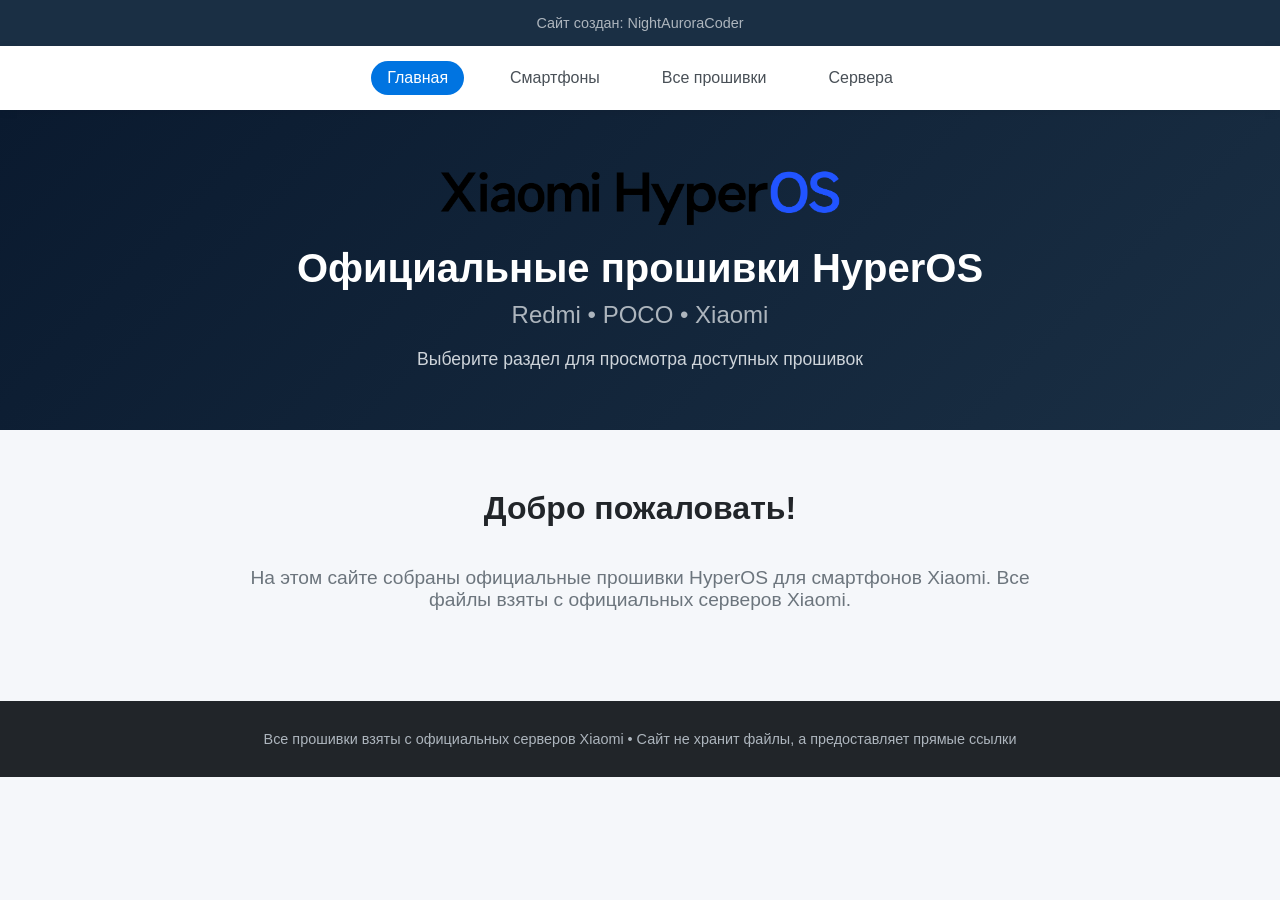
==== commit 8d49bab4: "Add files via upload" ====
--- a/index.html
+++ b/index.html
@@ -4,7 +4,7 @@
     <meta name="viewport" content="width=device-width, initial-scale=1.0">
     <meta charset="utf-8">
     <meta name="keywords" content="Xiaomi, HyperOS, прошивки, Redmi Note 15, Redmi Note 14, Redmi 13C">
-    <meta name="description" content="Скачать официальные прошивки HyperOS для смартфонов Xiaomi. Последние 60 прошивок.">
+    <meta name="description" content="Скачать официальные прошивки HyperOS для смартфонов Xiaomi.">
     <title>Xiaomi HyperOS Firmware | Главная</title>
     
     <style>
@@ -63,6 +63,7 @@
             padding: 8px 16px;
             border-radius: 30px;
             transition: all 0.3s;
+            cursor: pointer;
         }
         
         .u-nav-link:hover,
@@ -109,10 +110,11 @@
         /* Разделы */
         .u-section {
             padding: 60px 0;
-        }
-        
-        .u-section:nth-child(even) {
-            background-color: white;
+            display: none;
+        }
+        
+        .u-section.active-section {
+            display: block;
         }
         
         .u-section h2 {
@@ -131,7 +133,7 @@
             gap: 30px;
         }
 
-        /* Карточка смартфона (для раздела выбора) */
+        /* Карточка смартфона */
         .u-card-phone {
             width: 280px;
             background: white;
@@ -143,6 +145,7 @@
             text-decoration: none;
             color: inherit;
             display: block;
+            cursor: pointer;
         }
 
         .u-card-phone:hover {
@@ -201,7 +204,7 @@
             margin-top: 5px;
         }
 
-        /* Карточка прошивки (для списка последних) */
+        /* Карточка прошивки */
         .u-card-firmware {
             width: 350px;
             background: white;
@@ -303,33 +306,110 @@
             cursor: pointer;
         }
 
-        .u-btn-recovery {
+        /* Секция деталей смартфона */
+        .phone-detail-header {
+            background: linear-gradient(135deg, #0a1a2f 0%, #1a2f44 100%);
+            color: white;
+            padding: 40px 0;
+            text-align: center;
+            margin-bottom: 30px;
+        }
+        
+        .back-button {
+            display: inline-block;
+            margin-bottom: 20px;
+            color: #adb5bd;
+            text-decoration: none;
+            font-size: 1rem;
+            cursor: pointer;
+        }
+        
+        .back-button:hover {
+            color: white;
+        }
+        
+        .detail-title {
+            font-size: 2.5rem;
+            font-weight: 700;
+            margin-bottom: 10px;
+        }
+        
+        .detail-code {
+            font-size: 1.2rem;
+            color: #adb5bd;
+            font-family: monospace;
+        }
+        
+        .detail-stats {
+            display: flex;
+            justify-content: center;
+            gap: 30px;
+            margin-top: 30px;
+        }
+        
+        .stat-item {
+            text-align: center;
+        }
+        
+        .stat-value {
+            font-size: 2rem;
+            font-weight: 700;
+            color: #0074e1;
+        }
+        
+        .stat-label {
+            font-size: 0.9rem;
+            color: #adb5bd;
+        }
+        
+        .firmware-table {
+            background: white;
+            border-radius: 20px;
+            box-shadow: 0 10px 30px rgba(0,0,0,0.1);
+            overflow: hidden;
+            margin-bottom: 40px;
+        }
+        
+        .table-header {
+            display: grid;
+            grid-template-columns: 80px 1.5fr 1fr 0.8fr 0.8fr 0.8fr 100px;
+            background-color: #f8f9fa;
+            padding: 15px 20px;
+            font-weight: 600;
+            color: #495057;
+            border-bottom: 2px solid #e9ecef;
+        }
+        
+        .table-row {
+            display: grid;
+            grid-template-columns: 80px 1.5fr 1fr 0.8fr 0.8fr 0.8fr 100px;
+            padding: 15px 20px;
+            border-bottom: 1px solid #e9ecef;
+            transition: all 0.3s;
+            align-items: center;
+        }
+        
+        .table-row:hover {
+            background-color: #f8f9fa;
+        }
+        
+        .firmware-link {
             background-color: #0074e1;
             color: white;
-        }
-
-        .u-btn-recovery:hover {
+            text-decoration: none;
+            padding: 8px 15px;
+            border-radius: 8px;
+            font-size: 0.9rem;
+            font-weight: 500;
+            transition: all 0.3s;
+            display: inline-block;
+            text-align: center;
+        }
+        
+        .firmware-link:hover {
             background-color: #0062bc;
             transform: translateY(-2px);
             box-shadow: 0 5px 15px rgba(0,116,225,0.3);
-        }
-
-        .u-btn-fastboot {
-            background-color: #28a745;
-            color: white;
-        }
-
-        .u-btn-fastboot:hover {
-            background-color: #218838;
-            transform: translateY(-2px);
-            box-shadow: 0 5px 15px rgba(40,167,69,0.3);
-        }
-
-        .u-btn-disabled {
-            background-color: #e9ecef;
-            color: #adb5bd;
-            cursor: not-allowed;
-            pointer-events: none;
         }
 
         /* Секция с информацией о серверах */
@@ -388,6 +468,21 @@
             .u-nav .u-sheet { flex-wrap: wrap; gap: 10px; }
             .u-card-phone { width: 100%; max-width: 350px; }
             .u-card-firmware { width: 100%; max-width: 400px; }
+            .table-header { display: none; }
+            .table-row {
+                display: block;
+                padding: 20px;
+                margin-bottom: 15px;
+                border: 1px solid #e9ecef;
+                border-radius: 12px;
+            }
+            .firmware-icon { float: left; margin-right: 15px; }
+            .firmware-version,
+            .firmware-date,
+            .firmware-type,
+            .firmware-region,
+            .firmware-android { margin-bottom: 8px; }
+            .firmware-link { width: 100%; margin-top: 10px; }
         }
 
         @media (max-width: 575px) {
@@ -431,59 +526,83 @@
     <!-- Навигация -->
     <nav class="u-nav">
         <div class="u-sheet">
-            <a href="#home" class="u-nav-link active">Главная</a>
-            <a href="#phones" class="u-nav-link">Выбрать смартфон</a>
-            <a href="#latest" class="u-nav-link">Последние прошивки (60)</a>
-            <a href="#servers" class="u-nav-link">Сервера</a>
+            <a class="u-nav-link active" onclick="showSection('home-section')">Главная</a>
+            <a class="u-nav-link" onclick="showSection('phones-section')">Смартфоны</a>
+            <a class="u-nav-link" onclick="showSection('latest-section')">Все прошивки</a>
+            <a class="u-nav-link" onclick="showSection('servers-section')">Сервера</a>
         </div>
     </nav>
     
     <!-- Главный баннер -->
-    <section class="u-section-home" id="home">
+    <section class="u-section-home">
         <div class="u-sheet">
             <img class="u-image-logo" src="images/Xiaomi_HyperOS_logo.svg.png" alt="HyperOS Logo">
             <h1 class="u-text-title">Официальные прошивки HyperOS</h1>
             <p class="u-text-subtitle">Redmi • POCO • Xiaomi</p>
-            <p class="u-text-description">Выберите устройство или смотрите последние добавленные прошивки (максимум 60)</p>
+            <p class="u-text-description">Выберите раздел для просмотра доступных прошивок</p>
         </div>
     </section>
     
-    <!-- Раздел выбора смартфона -->
-    <section class="u-section" id="phones">
+    <!-- Раздел главная -->
+    <section class="u-section active-section" id="home-section">
         <div class="u-sheet">
-            <h2>Выберите ваш смартфон</h2>
-            <div class="u-grid" id="phone-grid">
-                <!-- Карточки будут добавлены через JavaScript -->
+            <h2>Добро пожаловать!</h2>
+            <div style="text-align: center; max-width: 800px; margin: 0 auto;">
+                <p style="font-size: 1.2rem; color: #6c757d; margin-bottom: 30px;">
+                    На этом сайте собраны официальные прошивки HyperOS для смартфонов Xiaomi.
+                    Все файлы взяты с официальных серверов Xiaomi.
+                </p>
             </div>
         </div>
     </section>
     
-    <!-- Раздел последних прошивок (максимум 60) -->
-    <section class="u-section" id="latest">
+    <!-- Раздел выбора смартфона -->
+    <section class="u-section" id="phones-section">
         <div class="u-sheet">
-            <h2>Последние прошивки <span style="font-size: 1rem; color: #6c757d;">(последние 60)</span></h2>
-            <div class="u-grid" id="firmware-grid">
-                <!-- Прошивки будут добавлены через JavaScript -->
+            <h2>Выберите смартфон</h2>
+            <div class="u-grid" id="phone-grid"></div>
+        </div>
+    </section>
+    
+    <!-- Раздел всех прошивок -->
+    <section class="u-section" id="latest-section">
+        <div class="u-sheet">
+            <h2>Все доступные прошивки</h2>
+            <div class="u-grid" id="firmware-grid"></div>
+        </div>
+    </section>
+    
+    <!-- Раздел деталей смартфона -->
+    <section class="u-section" id="detail-section">
+        <div class="phone-detail-header">
+            <div class="u-sheet">
+                <a class="back-button" onclick="showSection('phones-section')">← Назад к смартфонам</a>
+                <h1 class="detail-title" id="detail-title">Redmi Note 15</h1>
+                <div class="detail-code" id="detail-code">spinel</div>
+                <div class="detail-stats" id="detail-stats"></div>
             </div>
         </div>
+        <div class="u-sheet">
+            <div class="firmware-table" id="detail-table"></div>
+        </div>
     </section>
     
     <!-- Информация о серверах -->
-    <section class="u-section" id="servers">
+    <section class="u-section" id="servers-section">
         <div class="u-sheet">
             <h2>Официальные сервера Xiaomi</h2>
             <div class="u-info-grid">
                 <div class="u-info-item">
                     <span class="u-info-domain">bn.d.miui.com</span>
-                    <span class="u-info-desc">Основной европейский сервер</span>
+                    <span class="u-info-desc">Основной сервер</span>
                 </div>
                 <div class="u-info-item">
                     <span class="u-info-domain">cdnorg.d.miui.com</span>
-                    <span class="u-info-desc">CDN сервер для США</span>
+                    <span class="u-info-desc">CDN сервер</span>
                 </div>
                 <div class="u-info-item">
                     <span class="u-info-domain">bkt-sgp...aliyuncs.com</span>
-                    <span class="u-info-desc">Азиатский сервер (Aliyun)</span>
+                    <span class="u-info-desc">Азиатский сервер</span>
                 </div>
                 <div class="u-info-item">
                     <span class="u-info-domain">hugeota.d.miui.com</span>
@@ -499,61 +618,172 @@
         </div>
     </footer>
 
-    <!-- Подключаем базу данных прошивок -->
-    <script src="js/firmware-db.js"></script>
-    
     <script>
         // ============================================
-        // ГЛАВНАЯ СТРАНИЦА - АВТОМАТИЧЕСКАЯ ЗАГРУЗКА
+        // БАЗА ДАННЫХ ПРОШИВОК
         // ============================================
         
+        const firmwareDatabase = [
+            {
+                id: 'rn15-recovery-211',
+                modelId: 'redmi-note-15',
+                modelName: 'Redmi Note 15',
+                modelCode: 'spinel',
+                version: '2.0.211.0.VPGMIXM',
+                date: '2026-01-15',
+                type: 'Recovery',
+                region: 'Global',
+                android: '15',
+                page: 'RedmiNote15MI211-Recovery.html',
+                icon: '📱'
+            },
+            {
+                id: 'rn15-fastboot-211',
+                modelId: 'redmi-note-15',
+                modelName: 'Redmi Note 15',
+                modelCode: 'spinel',
+                version: '2.0.211.0.VPGMIXM',
+                date: '2026-01-15',
+                type: 'Fastboot',
+                region: 'Global',
+                android: '15',
+                page: 'RedmiNote15MI211.html',
+                icon: '📱'
+            },
+            {
+                id: 'rn14-recovery-213',
+                modelId: 'redmi-note-14',
+                modelName: 'Redmi Note 14 4G',
+                modelCode: 'tanzanite',
+                version: '2.0.213.0.VOGEUXM',
+                date: '2026-02-05',
+                type: 'Recovery',
+                region: 'EEA',
+                android: '15',
+                page: 'RedmiNote14-Recovery.html',
+                icon: '📱'
+            },
+            {
+                id: 'r13c-recovery-204',
+                modelId: 'redmi-13c',
+                modelName: 'Redmi 13C',
+                modelCode: 'gale',
+                version: '2.0.204.0.VGPRUXM',
+                date: '2026-02-11',
+                type: 'Recovery',
+                region: 'RU',
+                android: '15',
+                page: 'Redmi13C-RUFirwm204.html',
+                icon: '📱'
+            }
+        ];
+        
+        const models = [
+            { id: 'redmi-note-15', name: 'Redmi Note 15', code: 'spinel', icon: '📱' },
+            { id: 'redmi-note-14', name: 'Redmi Note 14 4G', code: 'tanzanite', icon: '📱' },
+            { id: 'redmi-13c', name: 'Redmi 13C', code: 'gale', icon: '📱' }
+        ];
+        
+        // ============================================
+        // ФУНКЦИИ
+        // ============================================
+        
+        function showSection(sectionId) {
+            document.querySelectorAll('.u-section').forEach(s => s.classList.remove('active-section'));
+            document.getElementById(sectionId).classList.add('active-section');
+        }
+        
+        function showPhoneDetail(modelId) {
+            const model = models.find(m => m.id === modelId);
+            const modelFirmware = firmwareDatabase.filter(f => f.modelId === modelId);
+            
+            document.getElementById('detail-title').textContent = model.name;
+            document.getElementById('detail-code').textContent = model.code;
+            
+            const total = modelFirmware.length;
+            const recovery = modelFirmware.filter(f => f.type === 'Recovery').length;
+            const fastboot = modelFirmware.filter(f => f.type === 'Fastboot').length;
+            
+            document.getElementById('detail-stats').innerHTML = `
+                <div class="stat-item">
+                    <div class="stat-value">${total}</div>
+                    <div class="stat-label">всего</div>
+                </div>
+                <div class="stat-item">
+                    <div class="stat-value">${recovery}</div>
+                    <div class="stat-label">Recovery</div>
+                </div>
+                <div class="stat-item">
+                    <div class="stat-value">${fastboot}</div>
+                    <div class="stat-label">Fastboot</div>
+                </div>
+            `;
+            
+            let tableHtml = `
+                <div class="table-header">
+                    <div></div>
+                    <div>Версия</div>
+                    <div>Дата</div>
+                    <div>Тип</div>
+                    <div>Регион</div>
+                    <div>Android</div>
+                    <div></div>
+                </div>
+            `;
+            
+            modelFirmware.sort((a, b) => new Date(b.date) - new Date(a.date));
+            
+            modelFirmware.forEach(fw => {
+                tableHtml += `
+                    <div class="table-row">
+                        <div style="font-size: 2rem; text-align: center;">${fw.icon}</div>
+                        <div style="font-family: monospace; color: #0074e1;">${fw.version}</div>
+                        <div>${new Date(fw.date).toLocaleDateString('ru-RU')}</div>
+                        <div><span class="u-type-badge">${fw.type}</span></div>
+                        <div>${fw.region}</div>
+                        <div>${fw.android}</div>
+                        <div><a href="${fw.page}" class="firmware-link" target="_blank">Скачать</a></div>
+                    </div>
+                `;
+            });
+            
+            document.getElementById('detail-table').innerHTML = tableHtml;
+            showSection('detail-section');
+        }
+        
+        // ============================================
+        // ЗАГРУЗКА
+        // ============================================
+        
         document.addEventListener('DOMContentLoaded', function() {
             
-            // 1. Заполняем карточки смартфонов
+            // Карточки смартфонов
             const phoneGrid = document.getElementById('phone-grid');
-            
-            // Получаем уникальные модели из базы данных
-            const models = [];
-            const modelMap = new Map();
-            
-            firmwareDatabase.forEach(fw => {
-                if (!modelMap.has(fw.modelId) && fw.isActive !== false) {
-                    modelMap.set(fw.modelId, {
-                        id: fw.modelId,
-                        name: fw.modelName,
-                        code: fw.modelCode,
-                        image: fw.image || '📱',
-                        firmwareCount: firmwareDatabase.filter(f => f.modelId === fw.modelId && f.isActive !== false).length
-                    });
-                }
-            });
-            
-            modelMap.forEach(model => {
-                const hasFastboot = firmwareDatabase.some(f => f.modelId === model.id && f.type === 'Fastboot' && f.isActive !== false);
-                
-                const card = document.createElement('a');
-                card.href = `phones/${model.id}.html`;
+            phoneGrid.innerHTML = ''; // Очищаем
+            
+            models.forEach(model => {
+                const count = firmwareDatabase.filter(f => f.modelId === model.id).length;
+                const card = document.createElement('div');
                 card.className = 'u-card-phone';
+                card.onclick = () => showPhoneDetail(model.id);
                 card.innerHTML = `
-                    <div class="u-card-image">${model.image}</div>
+                    <div class="u-card-image">${model.icon}</div>
                     <div class="u-card-body">
                         <h3 class="u-card-title">${model.name}</h3>
                         <p class="u-card-code">${model.code}</p>
-                        <p class="u-card-desc">
-                            Доступно прошивок: ${model.firmwareCount}<br>
-                            ${firmwareDatabase.filter(f => f.modelId === model.id && f.isActive !== false).map(f => f.type).join(' • ')}
-                        </p>
-                        ${hasFastboot ? '<span class="u-card-badge">Есть Fastboot</span>' : ''}
+                        <p class="u-card-desc">${count} прошивок</p>
                     </div>
                 `;
                 phoneGrid.appendChild(card);
             });
             
-            // 2. Заполняем карточки последних прошивок (максимум 60)
+            // Карточки всех прошивок
             const firmwareGrid = document.getElementById('firmware-grid');
-            
-            // Используем latestFirmware из firmware-db.js (уже отсортировано и ограничено 60)
-            latestFirmware.forEach(fw => {
+            firmwareGrid.innerHTML = ''; // Очищаем
+            
+            const sortedFirmware = [...firmwareDatabase].sort((a, b) => new Date(b.date) - new Date(a.date));
+            
+            sortedFirmware.forEach(fw => {
                 const card = document.createElement('div');
                 card.className = 'u-card-firmware';
                 card.innerHTML = `
@@ -570,39 +800,15 @@
                         </div>
                         <div class="u-firmware-buttons">
                             <a href="${fw.page}" class="u-btn-small">Скачать</a>
-                            <a href="phones/${fw.modelId}.html" class="u-btn-small">Все прошивки</a>
+                            <a class="u-btn-small" onclick="showPhoneDetail('${fw.modelId}')">Все прошивки</a>
                         </div>
                     </div>
                 `;
                 firmwareGrid.appendChild(card);
             });
             
-            // Если прошивок нет
-            if (latestFirmware.length === 0) {
-                firmwareGrid.innerHTML = '<div style="text-align: center; padding: 40px; color: #6c757d;">Нет доступных прошивок</div>';
-            }
-            
-            // 3. Подсветка активного пункта меню при скролле
-            const sections = document.querySelectorAll('section');
-            const navLinks = document.querySelectorAll('.u-nav-link');
-            
-            window.addEventListener('scroll', () => {
-                let current = '';
-                sections.forEach(section => {
-                    const sectionTop = section.offsetTop;
-                    const sectionHeight = section.clientHeight;
-                    if (pageYOffset >= sectionTop - 200) {
-                        current = section.getAttribute('id');
-                    }
-                });
-                
-                navLinks.forEach(link => {
-                    link.classList.remove('active');
-                    if (link.getAttribute('href') === `#${current}`) {
-                        link.classList.add('active');
-                    }
-                });
-            });
+            // Показываем главную секцию по умолчанию
+            showSection('home-section');
         });
     </script>
 </body>
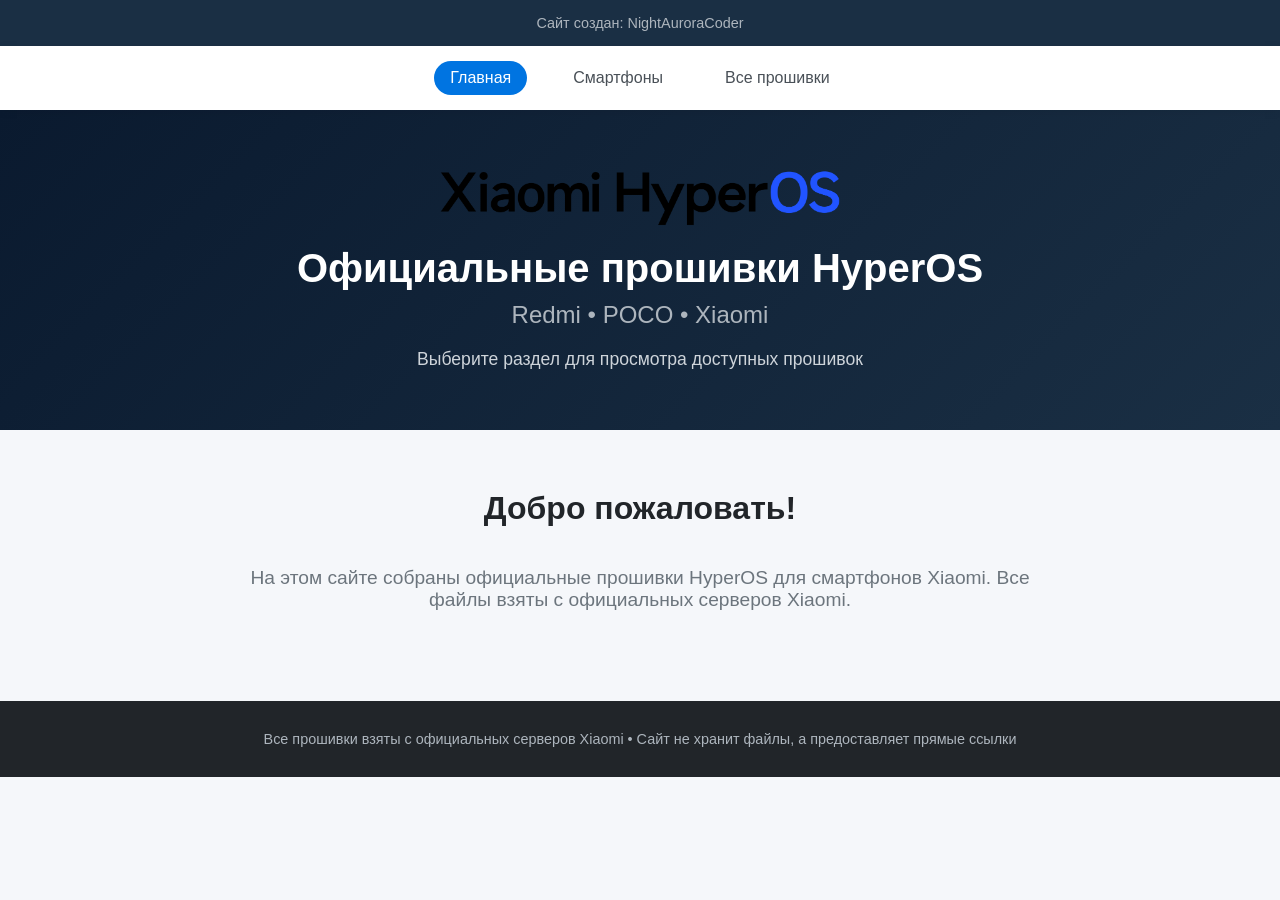
==== commit e544b753: "Add files via upload" ====
--- a/index.html
+++ b/index.html
@@ -412,42 +412,7 @@
             box-shadow: 0 5px 15px rgba(0,116,225,0.3);
         }
 
-        /* Секция с информацией о серверах */
-        .u-info-grid {
-            display: flex;
-            flex-wrap: wrap;
-            justify-content: center;
-            gap: 20px;
-            max-width: 900px;
-            margin: 0 auto;
-        }
-
-        .u-info-item {
-            flex: 1 1 200px;
-            padding: 20px;
-            background: #f8f9fa;
-            border-radius: 12px;
-            border: 1px solid #e9ecef;
-            text-align: center;
-        }
-
-        .u-info-domain {
-            display: block;
-            font-family: monospace;
-            font-size: 0.9rem;
-            font-weight: 600;
-            color: #0074e1;
-            margin-bottom: 8px;
-            word-break: break-all;
-        }
-
-        .u-info-desc {
-            display: block;
-            font-size: 0.9rem;
-            color: #6c757d;
-        }
-
-        /* Футер */
+                /* Футер */
         .u-footer {
             background-color: #212529;
             color: white;
@@ -529,7 +494,7 @@
             <a class="u-nav-link active" onclick="showSection('home-section')">Главная</a>
             <a class="u-nav-link" onclick="showSection('phones-section')">Смартфоны</a>
             <a class="u-nav-link" onclick="showSection('latest-section')">Все прошивки</a>
-            <a class="u-nav-link" onclick="showSection('servers-section')">Сервера</a>
+            
         </div>
     </nav>
     
@@ -675,6 +640,19 @@
                 android: '15',
                 page: 'Redmi13C-RUFirwm204.html',
                 icon: '📱'
+            },
+            {
+                id: 'r13c-fastboot-205MI',
+                modelId: 'redmi-13c',
+                modelName: 'Redmi 13C',
+                modelCode: 'gale',
+                version: '2.0.205.0.VGPMIXM',
+                date: '2025-12-28',
+                type: 'Fastboot',
+                region: 'MI',
+                android: '15',
+                page: 'Redmi13C-MIFirwm205.html',
+                icon: '📱'
             }
         ];
         
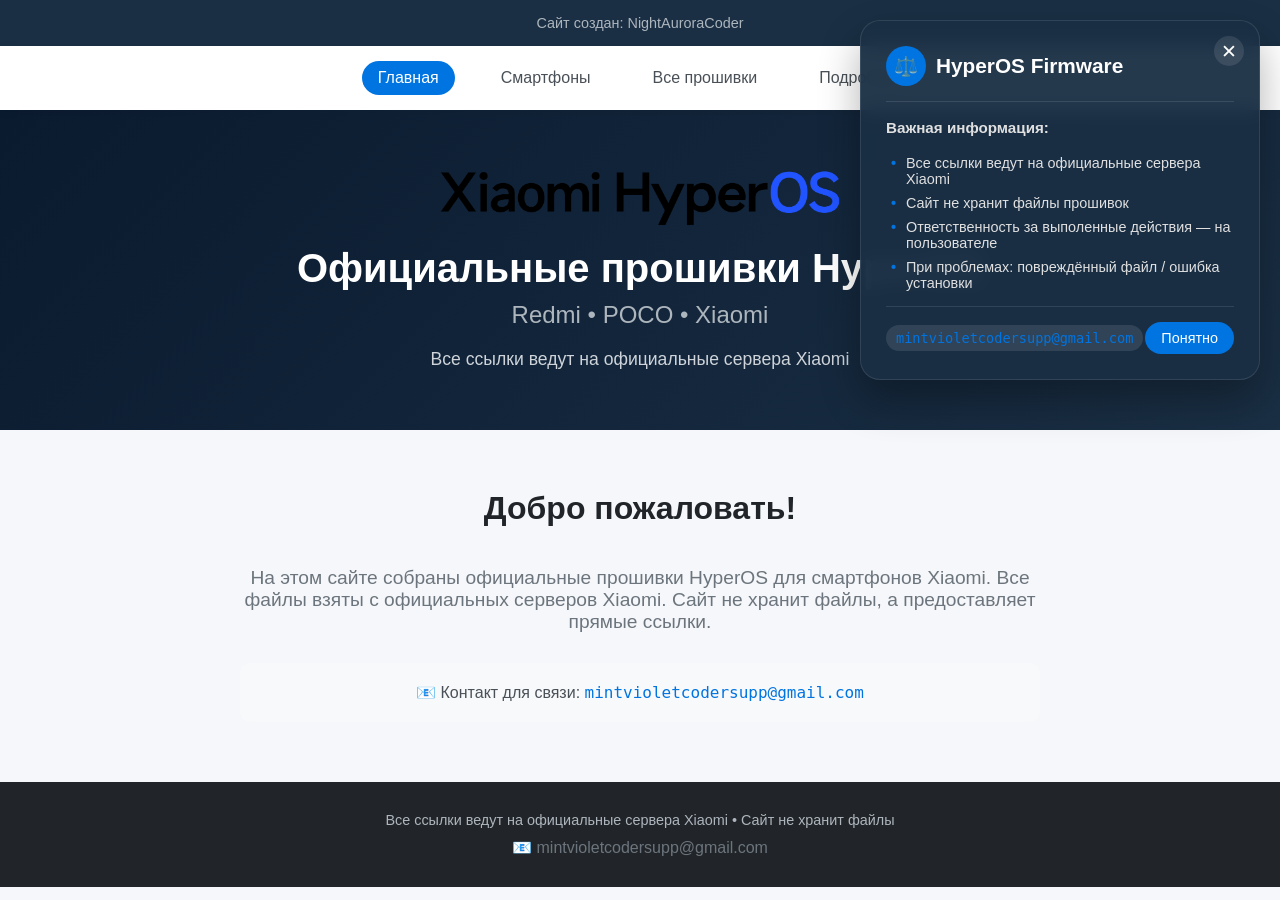
==== commit 03b5b298: "Add files via upload" ====
--- a/index.html
+++ b/index.html
@@ -4,7 +4,7 @@
     <meta name="viewport" content="width=device-width, initial-scale=1.0">
     <meta charset="utf-8">
     <meta name="keywords" content="Xiaomi, HyperOS, прошивки, Redmi Note 15, Redmi Note 14, Redmi 13C">
-    <meta name="description" content="Скачать официальные прошивки HyperOS для смартфонов Xiaomi.">
+    <meta name="description" content="Скачать официальные прошивки HyperOS для смартфонов Xiaomi. Все ссылки ведут на официальные сервера Xiaomi.">
     <title>Xiaomi HyperOS Firmware | Главная</title>
     
     <style>
@@ -107,6 +107,147 @@
             color: #ced4da;
         }
 
+        /* Всплывающее уведомление в стиле HyperOS */
+        .hyperos-notification {
+            position: fixed;
+            top: 20px;
+            right: 20px;
+            max-width: 400px;
+            background: rgba(26, 47, 68, 0.95);
+            backdrop-filter: blur(10px);
+            -webkit-backdrop-filter: blur(10px);
+            border: 1px solid rgba(255, 255, 255, 0.1);
+            border-radius: 20px;
+            padding: 25px;
+            color: white;
+            box-shadow: 0 20px 40px rgba(0, 0, 0, 0.3);
+            z-index: 1000;
+            animation: slideIn 0.5s ease-out;
+        }
+        
+        @keyframes slideIn {
+            from {
+                transform: translateX(100%);
+                opacity: 0;
+            }
+            to {
+                transform: translateX(0);
+                opacity: 1;
+            }
+        }
+        
+        .notification-header {
+            display: flex;
+            align-items: center;
+            gap: 10px;
+            margin-bottom: 15px;
+            padding-bottom: 15px;
+            border-bottom: 1px solid rgba(255, 255, 255, 0.1);
+        }
+        
+        .notification-icon {
+            width: 40px;
+            height: 40px;
+            background: #0074e1;
+            border-radius: 50%;
+            display: flex;
+            align-items: center;
+            justify-content: center;
+            font-size: 1.2rem;
+        }
+        
+        .notification-title {
+            font-size: 1.3rem;
+            font-weight: 700;
+            color: white;
+        }
+        
+        .notification-text {
+            font-size: 0.95rem;
+            line-height: 1.5;
+            color: #e0e0e0;
+            margin-bottom: 15px;
+        }
+        
+        .notification-list {
+            list-style: none;
+            padding: 0;
+            margin: 15px 0;
+        }
+        
+        .notification-list li {
+            margin: 8px 0;
+            padding-left: 20px;
+            position: relative;
+            font-size: 0.9rem;
+            color: #e0e0e0;
+        }
+        
+        .notification-list li:before {
+            content: "•";
+            color: #0074e1;
+            font-weight: bold;
+            position: absolute;
+            left: 5px;
+        }
+        
+        .notification-close {
+            position: absolute;
+            top: 15px;
+            right: 15px;
+            background: rgba(255, 255, 255, 0.1);
+            border: none;
+            color: white;
+            font-size: 1.2rem;
+            cursor: pointer;
+            width: 30px;
+            height: 30px;
+            border-radius: 50%;
+            display: flex;
+            align-items: center;
+            justify-content: center;
+            transition: all 0.3s;
+        }
+        
+        .notification-close:hover {
+            background: rgba(255, 255, 255, 0.2);
+            transform: rotate(90deg);
+        }
+        
+        .notification-footer {
+            margin-top: 15px;
+            padding-top: 15px;
+            border-top: 1px solid rgba(255, 255, 255, 0.1);
+            display: flex;
+            justify-content: space-between;
+            align-items: center;
+        }
+        
+        .notification-email {
+            font-family: monospace;
+            font-size: 0.85rem;
+            color: #0074e1;
+            background: rgba(255, 255, 255, 0.1);
+            padding: 5px 10px;
+            border-radius: 15px;
+        }
+        
+        .notification-button {
+            background: #0074e1;
+            color: white;
+            border: none;
+            padding: 8px 16px;
+            border-radius: 20px;
+            font-size: 0.9rem;
+            cursor: pointer;
+            transition: all 0.3s;
+        }
+        
+        .notification-button:hover {
+            background: #0062bc;
+            transform: translateY(-2px);
+        }
+
         /* Разделы */
         .u-section {
             padding: 60px 0;
@@ -115,6 +256,10 @@
         
         .u-section.active-section {
             display: block;
+        }
+        
+        .u-section:nth-child(even) {
+            background-color: white;
         }
         
         .u-section h2 {
@@ -306,6 +451,28 @@
             cursor: pointer;
         }
 
+        .u-btn-recovery {
+            background-color: #0074e1;
+            color: white;
+        }
+
+        .u-btn-recovery:hover {
+            background-color: #0062bc;
+            transform: translateY(-2px);
+            box-shadow: 0 5px 15px rgba(0,116,225,0.3);
+        }
+
+        .u-btn-fastboot {
+            background-color: #28a745;
+            color: white;
+        }
+
+        .u-btn-fastboot:hover {
+            background-color: #218838;
+            transform: translateY(-2px);
+            box-shadow: 0 5px 15px rgba(40,167,69,0.3);
+        }
+
         /* Секция деталей смартфона */
         .phone-detail-header {
             background: linear-gradient(135deg, #0a1a2f 0%, #1a2f44 100%);
@@ -412,7 +579,42 @@
             box-shadow: 0 5px 15px rgba(0,116,225,0.3);
         }
 
-                /* Футер */
+        /* Секция с информацией о серверах */
+        .u-info-grid {
+            display: flex;
+            flex-wrap: wrap;
+            justify-content: center;
+            gap: 20px;
+            max-width: 900px;
+            margin: 0 auto;
+        }
+
+        .u-info-item {
+            flex: 1 1 200px;
+            padding: 20px;
+            background: #f8f9fa;
+            border-radius: 12px;
+            border: 1px solid #e9ecef;
+            text-align: center;
+        }
+
+        .u-info-domain {
+            display: block;
+            font-family: monospace;
+            font-size: 0.9rem;
+            font-weight: 600;
+            color: #0074e1;
+            margin-bottom: 8px;
+            word-break: break-all;
+        }
+
+        .u-info-desc {
+            display: block;
+            font-size: 0.9rem;
+            color: #6c757d;
+        }
+
+        /* Футер */
         .u-footer {
             background-color: #212529;
             color: white;
@@ -448,6 +650,12 @@
             .firmware-region,
             .firmware-android { margin-bottom: 8px; }
             .firmware-link { width: 100%; margin-top: 10px; }
+            .hyperos-notification {
+                max-width: 90%;
+                right: 5%;
+                left: 5%;
+                top: 10px;
+            }
         }
 
         @media (max-width: 575px) {
@@ -488,13 +696,39 @@
         <p>Сайт создан: NightAuroraCoder</p>
     </header>
     
+    <!-- Всплывающее уведомление HyperOS -->
+    <div class="hyperos-notification" id="legalNotice">
+        <button class="notification-close" onclick="closeNotification()">✕</button>
+        
+        <div class="notification-header">
+            <div class="notification-icon">⚖️</div>
+            <div class="notification-title">HyperOS Firmware</div>
+        </div>
+        
+        <div class="notification-text">
+            <strong>Важная информация:</strong>
+        </div>
+        
+        <ul class="notification-list">
+            <li>Все ссылки ведут на официальные сервера Xiaomi</li>
+            <li>Сайт не хранит файлы прошивок</li>
+            <li>Ответственность за выполенные действия — на пользователе</li>
+            <li>При проблемах: повреждённый файл / ошибка установки</li>
+        </ul>
+        
+        <div class="notification-footer">
+            <span class="notification-email">mintvioletcodersupp@gmail.com</span>
+            <button class="notification-button" onclick="document.getElementById('legalNotice').style.display='none'">Понятно</button>
+        </div>
+    </div>
+    
     <!-- Навигация -->
     <nav class="u-nav">
         <div class="u-sheet">
             <a class="u-nav-link active" onclick="showSection('home-section')">Главная</a>
             <a class="u-nav-link" onclick="showSection('phones-section')">Смартфоны</a>
             <a class="u-nav-link" onclick="showSection('latest-section')">Все прошивки</a>
-            
+            <a class="u-nav-link" onclick="showSection('disclaimer-section')">Подробнее</a>
         </div>
     </nav>
     
@@ -504,7 +738,7 @@
             <img class="u-image-logo" src="images/Xiaomi_HyperOS_logo.svg.png" alt="HyperOS Logo">
             <h1 class="u-text-title">Официальные прошивки HyperOS</h1>
             <p class="u-text-subtitle">Redmi • POCO • Xiaomi</p>
-            <p class="u-text-description">Выберите раздел для просмотра доступных прошивок</p>
+            <p class="u-text-description">Все ссылки ведут на официальные сервера Xiaomi</p>
         </div>
     </section>
     
@@ -515,8 +749,11 @@
             <div style="text-align: center; max-width: 800px; margin: 0 auto;">
                 <p style="font-size: 1.2rem; color: #6c757d; margin-bottom: 30px;">
                     На этом сайте собраны официальные прошивки HyperOS для смартфонов Xiaomi.
-                    Все файлы взяты с официальных серверов Xiaomi.
+                    Все файлы взяты с официальных серверов Xiaomi. Сайт не хранит файлы, а предоставляет прямые ссылки.
                 </p>
+                <div style="background: #f8f9fa; padding: 20px; border-radius: 10px; margin-top: 20px;">
+                    <p style="color: #495057;">📧 Контакт для связи: <span style="font-family: monospace; color: #0074e1;">mintvioletcodersupp@gmail.com</span></p>
+                </div>
             </div>
         </div>
     </section>
@@ -534,6 +771,42 @@
         <div class="u-sheet">
             <h2>Все доступные прошивки</h2>
             <div class="u-grid" id="firmware-grid"></div>
+        </div>
+    </section>
+    
+    <!-- Раздел с полным дисклеймером -->
+    <section class="u-section" id="disclaimer-section">
+        <div class="u-sheet">
+            <div style="background: white; border-radius: 20px; padding: 40px; box-shadow: 0 10px 30px rgba(0,0,0,0.1);">
+                <h2 style="margin-top: 0;">Важная информация</h2>
+                
+                <div style="margin: 30px 0;">
+                    <h3 style="color: #0074e1; margin-bottom: 15px;">📌 Источник файлов</h3>
+                    <p style="line-height: 1.6;">Все ссылки на прошивки ведут исключительно на официальные сервера компании Xiaomi. Сайт не хранит файлы прошивок на своих серверах.</p>
+                </div>
+                
+                <div style="margin: 30px 0;">
+                    <h3 style="color: #0074e1; margin-bottom: 15px;">⚖️ Ответственность</h3>
+                    <p style="line-height: 1.6;">Администрация сайта не несёт ответственности за действия пользователя. Вся ответственность за выполненные действия лежит на пользователе.</p>
+                </div>
+                
+                <div style="margin: 30px 0;">
+                    <h3 style="color: #0074e1; margin-bottom: 15px;">⚠️ Возможные проблемы</h3>
+                    <p style="line-height: 1.6;">Если устройство перестало работать после установки, это может быть вызвано:</p>
+                    <ul style="margin-top: 15px; padding-left: 30px;">
+                        <li>Повреждением файла при скачивании</li>
+                        <li>Неправильной установкой прошивки</li>
+                        <li>Ошибкой в процессе установки</li>
+                        <li>Несовместимостью версии прошивки</li>
+                    </ul>
+                </div>
+                
+                <div style="text-align: center; margin-top: 40px;">
+                    <div style="display: inline-block; background: #f8f9fa; padding: 15px 30px; border-radius: 30px;">
+                        <span style="font-family: monospace; color: #0074e1; font-size: 1.1rem;">mintvioletcodersupp@gmail.com</span>
+                    </div>
+                </div>
+            </div>
         </div>
     </section>
     
@@ -552,38 +825,27 @@
         </div>
     </section>
     
-    <!-- Информация о серверах -->
-    <section class="u-section" id="servers-section">
-        <div class="u-sheet">
-            <h2>Официальные сервера Xiaomi</h2>
-            <div class="u-info-grid">
-                <div class="u-info-item">
-                    <span class="u-info-domain">bn.d.miui.com</span>
-                    <span class="u-info-desc">Основной сервер</span>
-                </div>
-                <div class="u-info-item">
-                    <span class="u-info-domain">cdnorg.d.miui.com</span>
-                    <span class="u-info-desc">CDN сервер</span>
-                </div>
-                <div class="u-info-item">
-                    <span class="u-info-domain">bkt-sgp...aliyuncs.com</span>
-                    <span class="u-info-desc">Азиатский сервер</span>
-                </div>
-                <div class="u-info-item">
-                    <span class="u-info-domain">hugeota.d.miui.com</span>
-                    <span class="u-info-desc">Китайский сервер</span>
-                </div>
-            </div>
-        </div>
-    </section>
-    
     <footer class="u-footer">
         <div class="u-sheet">
-            <p class="u-text-1">Все прошивки взяты с официальных серверов Xiaomi • Сайт не хранит файлы, а предоставляет прямые ссылки</p>
+            <p class="u-text-1">Все ссылки ведут на официальные сервера Xiaomi • Сайт не хранит файлы</p>
+            <p style="text-align: center; color: #6c757d; margin-top: 10px;">📧 mintvioletcodersupp@gmail.com</p>
         </div>
     </footer>
 
     <script>
+        // Функция закрытия уведомления
+        function closeNotification() {
+            document.getElementById('legalNotice').style.display = 'none';
+        }
+        
+        // Автоматическое закрытие через 10 секунд
+        setTimeout(function() {
+            const notice = document.getElementById('legalNotice');
+            if (notice) {
+                notice.style.display = 'none';
+            }
+        }, 10000);
+        
         // ============================================
         // БАЗА ДАННЫХ ПРОШИВОК
         // ============================================
@@ -640,19 +902,6 @@
                 android: '15',
                 page: 'Redmi13C-RUFirwm204.html',
                 icon: '📱'
-            },
-            {
-                id: 'r13c-fastboot-205MI',
-                modelId: 'redmi-13c',
-                modelName: 'Redmi 13C',
-                modelCode: 'gale',
-                version: '2.0.205.0.VGPMIXM',
-                date: '2025-12-28',
-                type: 'Fastboot',
-                region: 'MI',
-                android: '15',
-                page: 'Redmi13C-MIFirwm205.html',
-                icon: '📱'
             }
         ];
         
@@ -737,7 +986,7 @@
             
             // Карточки смартфонов
             const phoneGrid = document.getElementById('phone-grid');
-            phoneGrid.innerHTML = ''; // Очищаем
+            phoneGrid.innerHTML = '';
             
             models.forEach(model => {
                 const count = firmwareDatabase.filter(f => f.modelId === model.id).length;
@@ -757,7 +1006,7 @@
             
             // Карточки всех прошивок
             const firmwareGrid = document.getElementById('firmware-grid');
-            firmwareGrid.innerHTML = ''; // Очищаем
+            firmwareGrid.innerHTML = '';
             
             const sortedFirmware = [...firmwareDatabase].sort((a, b) => new Date(b.date) - new Date(a.date));
             
@@ -785,7 +1034,6 @@
                 firmwareGrid.appendChild(card);
             });
             
-            // Показываем главную секцию по умолчанию
             showSection('home-section');
         });
     </script>
